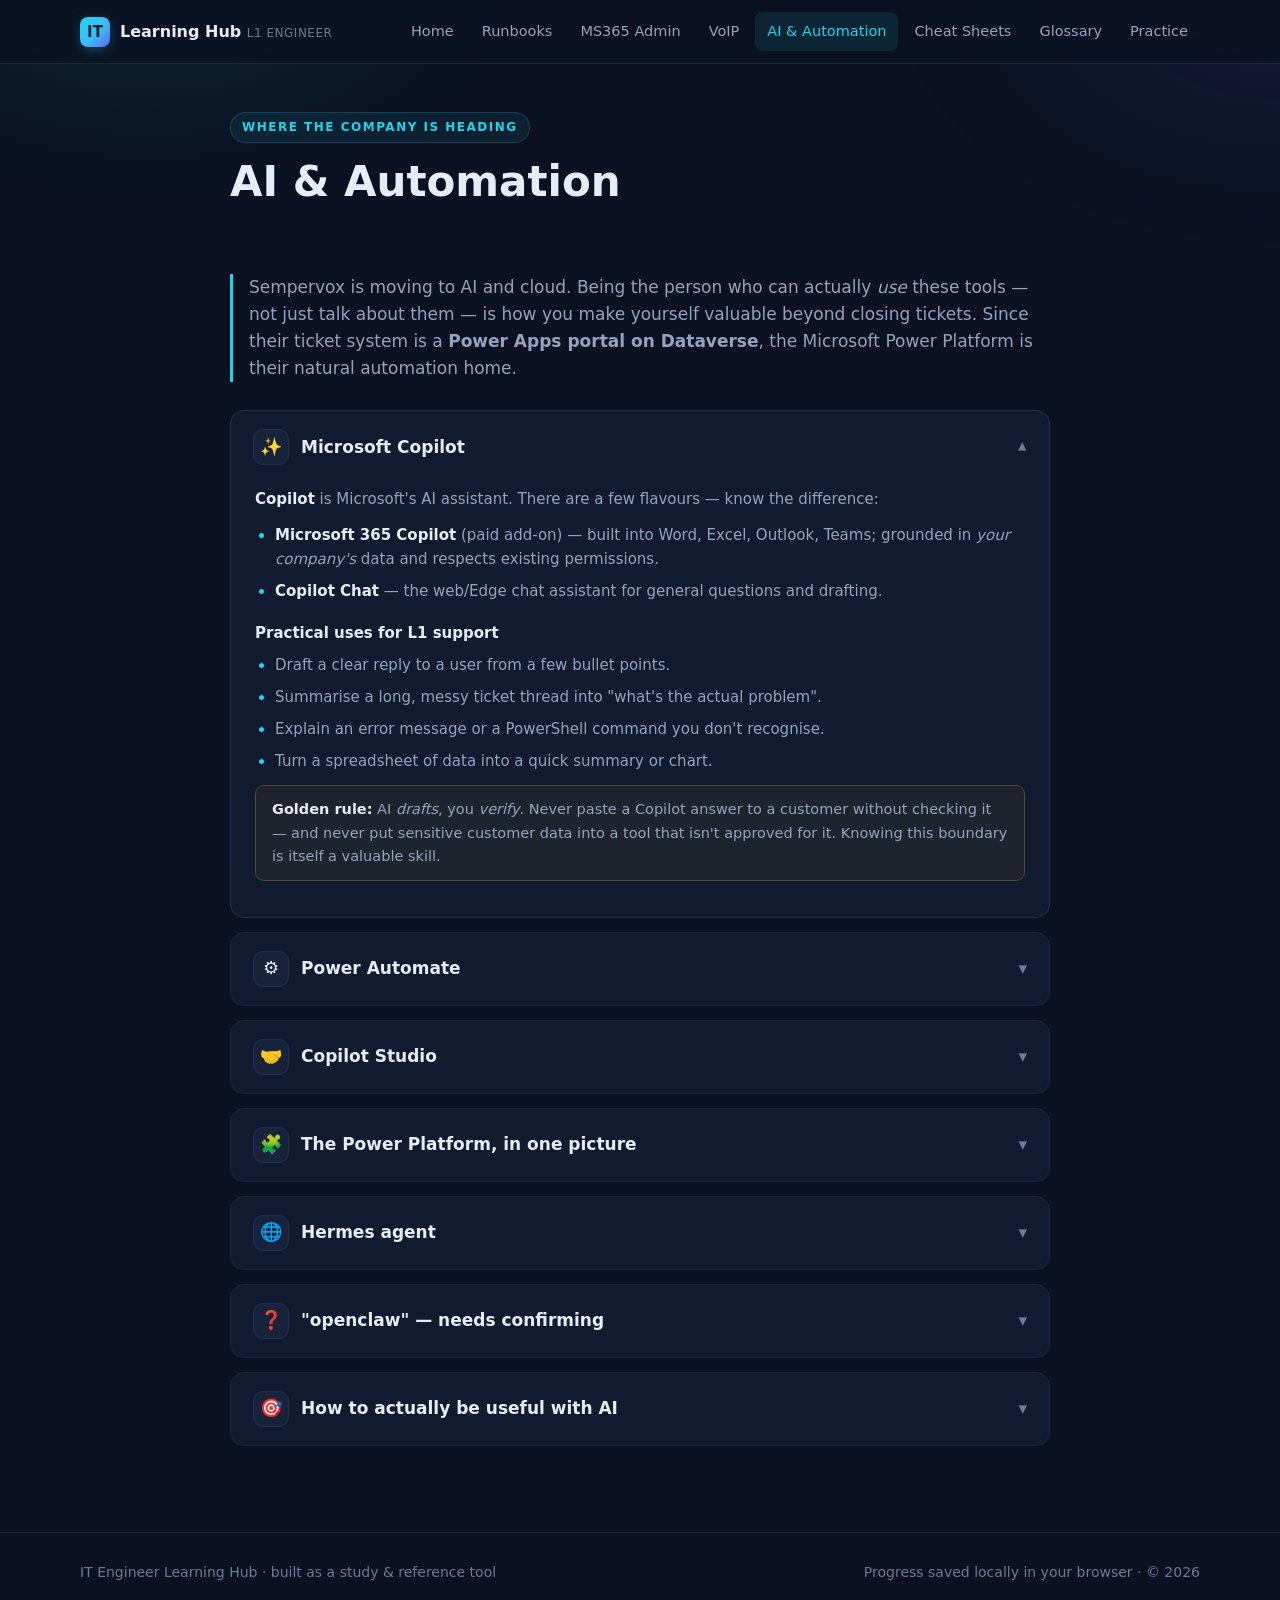
==== ai-automation.html @ 38292db5 "Initial commit — IT Engineer Learning Hub Static L1 support learning + reference tool: runbooks, MS3" ====
<!DOCTYPE html>
<html lang="en-GB">
<head>
  <meta charset="UTF-8" />
  <meta name="viewport" content="width=device-width, initial-scale=1.0" />
  <title>AI &amp; Automation — IT Engineer Learning Hub</title>
  <meta name="description" content="Microsoft Copilot, Power Automate, Copilot Studio and the Hermes agent for MSP automation." />
  <link rel="stylesheet" href="style.css?v=1" />
</head>
<body>
  <div id="app-header"></div>

  <main>
    <div class="wrap guide">
      <section class="page-hero">
        <span class="eyebrow">Where the company is heading</span>
        <h1>AI &amp; Automation</h1>
      </section>

      <p class="guide-intro">Sempervox is moving to AI and cloud. Being the person who can actually <em>use</em>
        these tools — not just talk about them — is how you make yourself valuable beyond closing tickets.
        Since their ticket system is a <strong>Power Apps portal on Dataverse</strong>, the Microsoft Power
        Platform is their natural automation home.</p>

      <details class="acc" open>
        <summary><span class="acc-ico">✨</span>Microsoft Copilot<span class="acc-chev">▾</span></summary>
        <div class="acc-body">
          <p><strong>Copilot</strong> is Microsoft's AI assistant. There are a few flavours — know the difference:</p>
          <ul>
            <li><strong>Microsoft 365 Copilot</strong> (paid add-on) — built into Word, Excel, Outlook, Teams; grounded in <em>your company's</em> data and respects existing permissions.</li>
            <li><strong>Copilot Chat</strong> — the web/Edge chat assistant for general questions and drafting.</li>
          </ul>
          <h4>Practical uses for L1 support</h4>
          <ul>
            <li>Draft a clear reply to a user from a few bullet points.</li>
            <li>Summarise a long, messy ticket thread into "what's the actual problem".</li>
            <li>Explain an error message or a PowerShell command you don't recognise.</li>
            <li>Turn a spreadsheet of data into a quick summary or chart.</li>
          </ul>
          <div class="callout warn"><b>Golden rule:</b> AI <em>drafts</em>, you <em>verify</em>. Never paste a Copilot
            answer to a customer without checking it — and never put sensitive customer data into a tool that isn't
            approved for it. Knowing this boundary is itself a valuable skill.</div>
        </div>
      </details>

      <details class="acc">
        <summary><span class="acc-ico">⚙️</span>Power Automate<span class="acc-chev">▾</span></summary>
        <div class="acc-body">
          <p><strong>Power Automate</strong> builds workflows — "when <em>this</em> happens, do <em>that</em>" —
             across Microsoft 365 and hundreds of other apps. Two kinds:</p>
          <ul>
            <li><strong>Cloud flows</strong> — triggered by events (a new email, a new ticket, a form submission).</li>
            <li><strong>Desktop flows (RPA)</strong> — automate clicks and keystrokes in apps that have no proper API.</li>
          </ul>
          <h4>Ideas that fit their ticket portal</h4>
          <ul>
            <li>When a <strong>new ticket</strong> is created, post it to a Teams channel and tag on-call.</li>
            <li>Auto-<strong>triage</strong>: set priority/category from keywords in the ticket.</li>
            <li>Kick off an <strong>onboarding checklist</strong> when HR flags a new starter.</li>
            <li>Send an <strong>SLA warning</strong> when a ticket is nearing its deadline.</li>
          </ul>
          <div class="callout"><b>Concepts to learn:</b> triggers, actions, connectors, and variables. Start by
            reading existing flows before building your own.</div>
        </div>
      </details>

      <details class="acc">
        <summary><span class="acc-ico">🤝</span>Copilot Studio<span class="acc-chev">▾</span></summary>
        <div class="acc-body">
          <p><strong>Copilot Studio</strong> is a low-code tool for building your own AI <strong>agents / chatbots</strong>.
             Because it sits on <strong>Dataverse</strong> — the same database behind their ticket portal — it's a
             very natural next step for Sempervox.</p>
          <h4>What you could build</h4>
          <ul>
            <li>An <strong>internal helpdesk bot</strong> that answers "how do I reset my password?" from your own runbooks.</li>
            <li>A bot that <strong>logs a ticket</strong> in the portal from a Teams chat.</li>
            <li>A knowledge assistant grounded in company documentation.</li>
          </ul>
          <p>You build it from <strong>topics</strong> (conversation paths) and <strong>knowledge sources</strong>
             (docs, sites, Dataverse), then publish it to Teams or a website.</p>
        </div>
      </details>

      <details class="acc">
        <summary><span class="acc-ico">🧩</span>The Power Platform, in one picture<span class="acc-chev">▾</span></summary>
        <div class="acc-body">
          <p>Their ticket system is Power Apps + Dataverse, so it helps to see how the pieces fit:</p>
          <ul>
            <li><strong>Power Apps</strong> — build custom apps/portals (their ticket system).</li>
            <li><strong>Power Automate</strong> — automate the workflows between them.</li>
            <li><strong>Power BI</strong> — dashboards and reporting on the data.</li>
            <li><strong>Copilot Studio</strong> — AI agents on top.</li>
            <li><strong>Dataverse</strong> — the shared database underneath it all.</li>
          </ul>
          <p>Manage it all at <code>admin.powerplatform.microsoft.com</code>. Understanding this stack makes you
             immediately more useful in an all-Microsoft shop.</p>
        </div>
      </details>

      <details class="acc">
        <summary><span class="acc-ico">🌐</span>Hermes agent<span class="acc-chev">▾</span></summary>
        <div class="acc-body">
          <p><strong>Hermes</strong> (by Nous Research) is an <em>open-source</em> AI agent platform — a different
             world from Microsoft's stack. It's an AI-ops tool, not an IT admin tool.</p>
          <ul>
            <li>Runs across <strong>many channels</strong> — Telegram, Discord, Slack, WhatsApp, Signal, email, CLI.</li>
            <li>Has <strong>persistent memory</strong>, can spawn <strong>sub-agents</strong>, and do web/browser tasks.</li>
            <li>Automates tasks through <strong>natural language</strong> rather than rigid flows.</li>
          </ul>
          <div class="callout warn"><b>Ask your dad:</b> what does Sempervox actually want Hermes <em>for</em> —
            client automation, an internal helpdesk assistant, report generation? The answer decides what's worth
            learning. Microsoft's Copilot Studio and Hermes overlap in "AI agent" territory but suit different jobs.</div>
        </div>
      </details>

      <details class="acc">
        <summary><span class="acc-ico">❓</span>"openclaw" — needs confirming<span class="acc-chev">▾</span></summary>
        <div class="acc-body">
          <p>You mentioned <strong>openclaw</strong> alongside Hermes for automation, but there's no well-known tool
             by that name. Best guesses: you meant <strong>OpenCloud</strong> (an open-source file-collaboration
             platform), or it's something specific your dad named.</p>
          <div class="callout"><b>To do:</b> find out what openclaw actually is and what it's used for, and this
            section gets built out properly. For now it's a placeholder.</div>
        </div>
      </details>

      <details class="acc">
        <summary><span class="acc-ico">🎯</span>How to actually be useful with AI<span class="acc-chev">▾</span></summary>
        <div class="acc-body">
          <p>The mindset that gets you hired and keeps you valuable:</p>
          <ul>
            <li><strong>Use it to learn faster</strong> — ask AI to explain errors, commands and concepts as you work.</li>
            <li><strong>Draft, then verify</strong> — let it write the first version of a reply or a flow; you own the accuracy.</li>
            <li><strong>Automate the boring, repeated stuff</strong> — that's where automation pays off.</li>
            <li><strong>Respect data boundaries</strong> — know what customer data can and can't go into which tool.</li>
          </ul>
          <div class="callout"><b>Interview gold:</b> "I use AI to move faster but I always verify the output and I'm
            careful about what data goes where." That sentence shows maturity most L1 candidates lack.</div>
        </div>
      </details>
    </div>
  </main>

  <div id="app-footer"></div>
  <script src="main.js?v=1"></script>
</body>
</html>
---- style.css ----
/* =====================================================================
   IT Engineer Learning Hub — style.css
   Phase 1: design system, layout, header/footer, home dashboard,
   pillar page scaffolding. Dark techy theme.
   ===================================================================== */

/* ---------- Design tokens ---------- */
:root {
  --bg:            #0b1120;   /* deep slate */
  --bg-soft:       #111a2e;   /* card background */
  --bg-softer:     #17223b;   /* raised surface */
  --border:        #223251;
  --border-soft:   #1b2740;

  --text:          #e6edf7;
  --text-muted:    #93a4c0;
  --text-dim:      #6b7b99;

  --accent:        #22d3ee;   /* cyan */
  --accent-2:      #38bdf8;   /* sky */
  --accent-ink:    #062330;
  --grad:          linear-gradient(135deg, #22d3ee 0%, #38bdf8 55%, #6366f1 100%);

  --good:          #34d399;
  --warn:          #fbbf24;
  --bad:           #f87171;

  --header-h:      64px;
  --maxw:          1160px;
  --radius:        14px;
  --radius-sm:     9px;
  --shadow:        0 10px 30px -12px rgba(0,0,0,.6);

  --font: "Segoe UI", system-ui, -apple-system, Roboto, Helvetica, Arial, sans-serif;
  --mono: "Cascadia Code", "Consolas", ui-monospace, SFMono-Regular, Menlo, monospace;
}

/* ---------- Reset ---------- */
*, *::before, *::after { box-sizing: border-box; }
html { scroll-behavior: smooth; }
body {
  margin: 0;
  font-family: var(--font);
  background: var(--bg);
  color: var(--text);
  line-height: 1.6;
  -webkit-font-smoothing: antialiased;
}
body::before {   /* subtle ambient glow */
  content: "";
  position: fixed; inset: 0;
  background:
    radial-gradient(650px 400px at 12% -5%, rgba(34,211,238,.10), transparent 60%),
    radial-gradient(700px 450px at 100% 0%, rgba(99,102,241,.10), transparent 55%);
  pointer-events: none; z-index: 0;
}
a { color: var(--accent-2); text-decoration: none; }
a:hover { text-decoration: underline; }
h1, h2, h3 { line-height: 1.2; margin: 0 0 .5em; }
img { max-width: 100%; }

/* ---------- Layout helpers ---------- */
.wrap { width: 100%; max-width: var(--maxw); margin: 0 auto; padding: 0 20px; }
main { position: relative; z-index: 1; padding: 40px 0 72px; min-height: 60vh; }
.section { margin-bottom: 48px; }
.muted { color: var(--text-muted); }
.dim   { color: var(--text-dim); }

/* ---------- Header ---------- */
.site-header {
  position: sticky; top: 0; z-index: 50;
  height: var(--header-h);
  background: rgba(11,17,32,.78);
  backdrop-filter: blur(12px);
  border-bottom: 1px solid var(--border-soft);
}
.site-header .wrap { height: 100%; display: flex; align-items: center; gap: 20px; }
.brand { display: flex; align-items: center; gap: 10px; font-weight: 700; color: var(--text); }
.brand:hover { text-decoration: none; }
.brand .logo {
  width: 30px; height: 30px; border-radius: 8px; background: var(--grad);
  display: grid; place-items: center; color: var(--accent-ink); font-weight: 800; font-size: 15px;
  box-shadow: 0 4px 14px -4px rgba(34,211,238,.5);
}
.brand b { font-weight: 800; }
.brand .sub { color: var(--text-dim); font-weight: 500; font-size: 12px; letter-spacing: .5px; text-transform: uppercase; }

.nav { margin-left: auto; display: flex; align-items: center; gap: 4px; }
.nav a {
  color: var(--text-muted); font-size: 14.5px; font-weight: 500;
  padding: 8px 12px; border-radius: 8px; white-space: nowrap;
}
.nav a:hover { color: var(--text); background: var(--bg-softer); text-decoration: none; }
.nav a.active { color: var(--accent); background: rgba(34,211,238,.10); }

.nav-toggle {
  display: none; margin-left: auto; background: var(--bg-softer);
  border: 1px solid var(--border); color: var(--text);
  width: 40px; height: 38px; border-radius: 9px; font-size: 18px; cursor: pointer;
}

/* ---------- Hero (page headers) ---------- */
.page-hero { padding: 8px 0 28px; }
.eyebrow {
  display: inline-block; font-size: 12px; font-weight: 700; letter-spacing: 1.5px;
  text-transform: uppercase; color: var(--accent);
  background: rgba(34,211,238,.08); border: 1px solid rgba(34,211,238,.2);
  padding: 5px 11px; border-radius: 999px; margin-bottom: 14px;
}
.page-hero h1 { font-size: clamp(28px, 4vw, 42px); }
.page-hero .lead { color: var(--text-muted); font-size: 18px; max-width: 70ch; }

/* Home hero */
.home-hero { padding: 30px 0 40px; }
.home-hero h1 { font-size: clamp(32px, 5.5vw, 54px); letter-spacing: -.5px; }
.home-hero h1 .grad {
  background: var(--grad); -webkit-background-clip: text; background-clip: text;
  -webkit-text-fill-color: transparent;
}

/* ---------- Buttons ---------- */
.btn {
  display: inline-flex; align-items: center; gap: 8px;
  font-weight: 600; font-size: 15px; padding: 11px 20px; border-radius: 10px;
  border: 1px solid transparent; cursor: pointer; transition: transform .12s ease, filter .15s ease;
}
.btn:hover { text-decoration: none; transform: translateY(-1px); }
.btn-primary { background: var(--grad); color: var(--accent-ink); }
.btn-primary:hover { filter: brightness(1.06); }
.btn-ghost { background: var(--bg-softer); color: var(--text); border-color: var(--border); }
.btn-ghost:hover { border-color: var(--accent); }
.btn-row { display: flex; gap: 12px; flex-wrap: wrap; margin-top: 22px; }

/* ---------- Cards & grids ---------- */
.grid { display: grid; gap: 18px; }
.grid-2 { grid-template-columns: repeat(2, 1fr); }
.grid-3 { grid-template-columns: repeat(3, 1fr); }
.grid-4 { grid-template-columns: repeat(4, 1fr); }

.card {
  background: var(--bg-soft); border: 1px solid var(--border-soft);
  border-radius: var(--radius); padding: 22px;
}
.card.link-card { display: block; color: var(--text); transition: border-color .15s, transform .15s, background .15s; }
.card.link-card:hover { text-decoration: none; border-color: var(--accent); transform: translateY(-3px); background: var(--bg-softer); }
.card .icon {
  width: 44px; height: 44px; border-radius: 11px; display: grid; place-items: center;
  font-size: 22px; margin-bottom: 14px; background: var(--bg-softer); border: 1px solid var(--border);
}
.card h3 { font-size: 18px; }
.card p { color: var(--text-muted); margin: 0; font-size: 14.5px; }
.card .tag {
  display: inline-block; margin-top: 12px; font-size: 12px; font-weight: 600;
  color: var(--text-dim);
}

/* ---------- Dashboard stats ---------- */
.stats { display: grid; grid-template-columns: repeat(4, 1fr); gap: 16px; }
.stat { background: var(--bg-soft); border: 1px solid var(--border-soft); border-radius: var(--radius); padding: 20px; }
.stat .num { font-size: 32px; font-weight: 800; color: var(--text); line-height: 1; }
.stat .num .of { font-size: 18px; color: var(--text-dim); font-weight: 600; }
.stat .label { color: var(--text-muted); font-size: 13.5px; margin-top: 8px; }
.progress { height: 7px; border-radius: 999px; background: var(--bg-softer); overflow: hidden; margin-top: 12px; }
.progress > span { display: block; height: 100%; background: var(--grad); width: 0; transition: width .5s ease; }

/* ---------- Search ---------- */
.search {
  display: flex; align-items: center; gap: 10px; background: var(--bg-soft);
  border: 1px solid var(--border); border-radius: 12px; padding: 12px 16px; max-width: 560px;
}
.search:focus-within { border-color: var(--accent); }
.search input { flex: 1; background: none; border: none; color: var(--text); font-size: 15px; outline: none; }
.search .ico { color: var(--text-dim); }

/* ---------- Placeholder (phase-pending sections) ---------- */
.placeholder {
  border: 1px dashed var(--border); border-radius: var(--radius);
  padding: 40px 28px; text-align: center; background: rgba(23,34,59,.4);
}
.placeholder .badge {
  display: inline-block; font-size: 12px; font-weight: 700; letter-spacing: .5px;
  color: var(--warn); background: rgba(251,191,36,.1); border: 1px solid rgba(251,191,36,.25);
  padding: 4px 12px; border-radius: 999px; margin-bottom: 14px;
}
.placeholder h3 { font-size: 20px; }
.placeholder p { color: var(--text-muted); max-width: 60ch; margin: 0 auto; }

/* ---------- Section titles ---------- */
.section-title { display: flex; align-items: baseline; justify-content: space-between; gap: 16px; margin-bottom: 18px; }
.section-title h2 { font-size: 24px; }
.section-title .hint { color: var(--text-dim); font-size: 14px; }

/* ---------- Footer ---------- */
.site-footer {
  position: relative; z-index: 1; border-top: 1px solid var(--border-soft);
  padding: 28px 0; color: var(--text-dim); font-size: 14px;
}
.site-footer .wrap { display: flex; justify-content: space-between; align-items: center; gap: 16px; flex-wrap: wrap; }
.site-footer a { color: var(--text-muted); }

/* ---------- Responsive ---------- */
@media (max-width: 900px) {
  .grid-4 { grid-template-columns: repeat(2, 1fr); }
  .grid-3 { grid-template-columns: repeat(2, 1fr); }
  .stats  { grid-template-columns: repeat(2, 1fr); }
}
@media (max-width: 720px) {
  .nav {
    position: fixed; top: var(--header-h); left: 0; right: 0;
    flex-direction: column; align-items: stretch; gap: 2px;
    background: rgba(11,17,32,.98); backdrop-filter: blur(12px);
    border-bottom: 1px solid var(--border); padding: 10px; margin: 0;
    transform: translateY(-140%); transition: transform .25s ease; pointer-events: none;
  }
  .nav.open { transform: translateY(0); pointer-events: auto; }
  .nav a { padding: 12px 14px; }
  .nav-toggle { display: block; }
}
@media (max-width: 560px) {
  .grid-2, .grid-3, .grid-4 { grid-template-columns: 1fr; }
  .stats { grid-template-columns: repeat(2, 1fr); }
  .brand .sub { display: none; }
}

/* =====================================================================
   Runbooks (Phase 2)
   ===================================================================== */

/* ---- controls ---- */
.chips { display: flex; flex-wrap: wrap; gap: 8px; margin-top: 16px; }
.chip {
  font-size: 13.5px; font-weight: 600; color: var(--text-muted);
  background: var(--bg-soft); border: 1px solid var(--border);
  padding: 7px 14px; border-radius: 999px; cursor: pointer;
  transition: border-color .15s, color .15s, background .15s;
}
.chip:hover { color: var(--text); border-color: var(--accent); }
.chip.active { color: var(--accent-ink); background: var(--accent); border-color: var(--accent); }
.rb-count { margin-top: 14px; font-size: 13.5px; }

/* ---- list cards ---- */
.rb-card {
  display: flex; flex-direction: column; background: var(--bg-soft);
  border: 1px solid var(--border-soft); border-radius: var(--radius);
  padding: 20px; color: var(--text);
  transition: border-color .15s, transform .15s, background .15s;
}
.rb-card:hover { text-decoration: none; border-color: var(--accent); transform: translateY(-3px); background: var(--bg-softer); }
.rb-card.read { border-color: rgba(52,211,153,.4); }
.rb-card-top { display: flex; align-items: center; justify-content: space-between; margin-bottom: 12px; }
.rb-icon {
  width: 44px; height: 44px; border-radius: 11px; display: grid; place-items: center;
  font-size: 22px; background: var(--bg-softer); border: 1px solid var(--border);
}
.rb-read-dot {
  width: 26px; height: 26px; border-radius: 50%; display: grid; place-items: center;
  background: rgba(52,211,153,.15); color: var(--good); border: 1px solid rgba(52,211,153,.4);
  font-size: 14px; font-weight: 800;
}
.rb-card h3 { font-size: 17.5px; margin: 0 0 8px; }
.rb-card p { font-size: 14px; margin: 0 0 16px; flex: 1; }

/* ---- meta row / badges ---- */
.rb-meta { display: flex; flex-wrap: wrap; align-items: center; gap: 8px; }
.rb-cat {
  font-size: 12px; font-weight: 600; color: var(--accent);
  background: rgba(34,211,238,.08); border: 1px solid rgba(34,211,238,.2);
  padding: 3px 10px; border-radius: 999px;
}
.rb-badge {
  font-size: 12px; font-weight: 600; color: var(--text-dim);
  background: var(--bg-softer); border: 1px solid var(--border);
  padding: 3px 9px; border-radius: 999px;
}
.rb-badge.diff-easy   { color: var(--good); border-color: rgba(52,211,153,.3); }
.rb-badge.diff-medium { color: var(--warn); border-color: rgba(251,191,36,.3); }
.rb-badge.diff-hard   { color: var(--bad);  border-color: rgba(248,113,113,.3); }

.no-results {
  grid-column: 1 / -1; text-align: center; color: var(--text-muted);
  padding: 48px 20px; border: 1px dashed var(--border); border-radius: var(--radius);
}

/* ---- detail view ---- */
.rb-detail { max-width: 820px; }
.rb-back {
  display: inline-block; margin-bottom: 20px; font-weight: 600; font-size: 14.5px;
  color: var(--text-muted);
}
.rb-back:hover { color: var(--accent); text-decoration: none; }
.rb-detail-head { display: flex; align-items: flex-start; justify-content: space-between; gap: 20px; flex-wrap: wrap; }
.rb-detail-title { display: flex; gap: 16px; align-items: center; }
.rb-detail-icon {
  width: 58px; height: 58px; border-radius: 14px; display: grid; place-items: center;
  font-size: 30px; background: var(--bg-softer); border: 1px solid var(--border); flex-shrink: 0;
}
.rb-detail-head h1 { font-size: clamp(24px, 3.5vw, 34px); margin: 0 0 10px; }

.rb-read-btn {
  font-weight: 600; font-size: 14.5px; padding: 10px 18px; border-radius: 10px; cursor: pointer;
  background: var(--bg-softer); color: var(--text); border: 1px solid var(--border);
  transition: border-color .15s, background .15s, color .15s; white-space: nowrap;
}
.rb-read-btn:hover { border-color: var(--accent); }
.rb-read-btn.done { background: rgba(52,211,153,.12); color: var(--good); border-color: rgba(52,211,153,.4); }

.rb-summary {
  font-size: 18px; color: var(--text-muted); margin: 22px 0 8px;
  padding-left: 16px; border-left: 3px solid var(--accent);
}

/* detail blocks */
.rb-block { margin-top: 30px; }
.rb-block h2 {
  font-size: 19px; display: flex; align-items: center; gap: 10px; margin-bottom: 14px;
  padding-bottom: 10px; border-bottom: 1px solid var(--border-soft);
}
.rb-block-ico {
  width: 32px; height: 32px; border-radius: 9px; display: grid; place-items: center;
  font-size: 16px; background: var(--bg-softer); border: 1px solid var(--border);
}
.rb-block ul, .rb-block ol { margin: 0; padding-left: 22px; }
.rb-block li { margin-bottom: 11px; color: var(--text); }
.rb-block li::marker { color: var(--accent); font-weight: 700; }
.rb-block code {
  font-family: var(--mono); font-size: 13px; background: var(--bg-softer);
  border: 1px solid var(--border); border-radius: 6px; padding: 1px 6px; color: var(--accent-2);
}
.rb-block strong { color: var(--text); }

/* accent the fix + escalate blocks */
.b-fix h2 { border-bottom-color: rgba(34,211,238,.35); }
.b-esc {
  background: rgba(251,191,36,.06); border: 1px solid rgba(251,191,36,.2);
  border-radius: var(--radius); padding: 18px 22px;
}
.b-esc h2 { border-bottom-color: rgba(251,191,36,.3); }
.b-esc li::marker { color: var(--warn); }

/* related */
.rb-rel-row { display: flex; flex-wrap: wrap; gap: 10px; }
.rb-rel {
  font-size: 14px; font-weight: 600; color: var(--text);
  background: var(--bg-soft); border: 1px solid var(--border);
  padding: 9px 14px; border-radius: 10px;
}
.rb-rel:hover { text-decoration: none; border-color: var(--accent); color: var(--accent); }

@media (max-width: 560px) {
  .rb-read-btn { width: 100%; }
}

/* =====================================================================
   Glossary (Phase 3)
   ===================================================================== */
.gl-list { display: grid; gap: 12px; }
.gl-item {
  background: var(--bg-soft); border: 1px solid var(--border-soft);
  border-radius: var(--radius-sm); padding: 16px 18px;
}
.gl-term { font-weight: 700; font-size: 16.5px; color: var(--text); display: flex; flex-wrap: wrap; align-items: baseline; gap: 8px; }
.gl-full { font-weight: 500; font-size: 14px; color: var(--text-dim); }
.gl-cat {
  margin-left: auto; font-size: 11.5px; font-weight: 600; color: var(--accent);
  background: rgba(34,211,238,.08); border: 1px solid rgba(34,211,238,.2);
  padding: 2px 9px; border-radius: 999px;
}
.gl-def { margin: 8px 0 0; color: var(--text-muted); font-size: 14.5px; }

/* =====================================================================
   Cheat sheets (Phase 3)
   ===================================================================== */
.cs-sheet {
  background: var(--bg-soft); border: 1px solid var(--border-soft);
  border-radius: var(--radius); padding: 22px; margin-bottom: 22px;
}
.cs-head { display: flex; gap: 14px; align-items: center; margin-bottom: 18px; }
.cs-icon {
  width: 46px; height: 46px; border-radius: 12px; display: grid; place-items: center;
  font-size: 24px; background: var(--bg-softer); border: 1px solid var(--border); flex-shrink: 0;
}
.cs-head h2 { font-size: 20px; margin: 0 0 2px; }
.cs-head p { margin: 0; font-size: 13.5px; }
.cs-rows { display: grid; gap: 10px; }
.cs-row {
  display: grid; grid-template-columns: minmax(0, 1.05fr) 1fr; gap: 14px; align-items: center;
  padding: 10px; border-radius: var(--radius-sm); background: var(--bg);
  border: 1px solid var(--border-soft);
}
.cs-cmd-wrap { display: flex; align-items: center; gap: 8px; min-width: 0; }
.cs-cmd {
  font-family: var(--mono); font-size: 13px; color: var(--accent-2);
  background: transparent; border: none; padding: 0; overflow-x: auto; white-space: nowrap;
  flex: 1; min-width: 0;
}
.cs-copy {
  flex-shrink: 0; font-size: 12px; font-weight: 600; cursor: pointer;
  color: var(--text-muted); background: var(--bg-softer); border: 1px solid var(--border);
  border-radius: 7px; padding: 5px 10px; transition: all .15s;
}
.cs-copy:hover { color: var(--accent); border-color: var(--accent); }
.cs-copy.copied { color: var(--good); border-color: rgba(52,211,153,.4); background: rgba(52,211,153,.1); }
.cs-desc { color: var(--text-muted); font-size: 13.5px; }
@media (max-width: 640px) {
  .cs-row { grid-template-columns: 1fr; gap: 8px; }
}

/* =====================================================================
   Guide pages — accordions (MS365 / VoIP / AI)
   ===================================================================== */
.guide { max-width: 860px; }
.guide-intro {
  font-size: 17px; color: var(--text-muted);
  padding-left: 16px; border-left: 3px solid var(--accent); margin-bottom: 28px;
}
details.acc {
  background: var(--bg-soft); border: 1px solid var(--border-soft);
  border-radius: var(--radius); margin-bottom: 14px; overflow: hidden;
}
details.acc[open] { border-color: var(--border); }
.acc > summary {
  list-style: none; cursor: pointer; padding: 18px 22px;
  display: flex; align-items: center; gap: 12px; font-weight: 700; font-size: 17px;
}
.acc > summary::-webkit-details-marker { display: none; }
.acc > summary .acc-ico {
  width: 36px; height: 36px; border-radius: 10px; display: grid; place-items: center;
  font-size: 18px; background: var(--bg-softer); border: 1px solid var(--border); flex-shrink: 0;
}
.acc > summary .acc-chev { margin-left: auto; color: var(--text-dim); transition: transform .2s; }
.acc[open] > summary .acc-chev { transform: rotate(180deg); }
.acc > summary:hover { background: var(--bg-softer); }
.acc-body { padding: 4px 24px 22px; color: var(--text-muted); }
.acc-body h4 { color: var(--text); font-size: 15px; margin: 18px 0 8px; }
.acc-body p { margin: 0 0 12px; font-size: 15px; }
.acc-body ul { margin: 0 0 12px; padding-left: 20px; }
.acc-body li { margin-bottom: 8px; font-size: 15px; }
.acc-body li::marker { color: var(--accent); }
.acc-body strong { color: var(--text); }
.acc-body code {
  font-family: var(--mono); font-size: 12.5px; background: var(--bg-softer);
  border: 1px solid var(--border); border-radius: 6px; padding: 1px 6px; color: var(--accent-2);
}
.acc-body a { color: var(--accent-2); }
.callout {
  background: rgba(34,211,238,.06); border: 1px solid rgba(34,211,238,.2);
  border-radius: var(--radius-sm); padding: 12px 16px; margin: 6px 0 14px; font-size: 14.5px;
}
.callout.warn { background: rgba(251,191,36,.06); border-color: rgba(251,191,36,.25); }
.callout b { color: var(--text); }

/* =====================================================================
   Practice (Phase 4) — tabs, quizzes, flashcards, simulator
   ===================================================================== */

/* ---- tabs ---- */
.tabs { display: flex; gap: 8px; flex-wrap: wrap; margin-bottom: 26px; border-bottom: 1px solid var(--border-soft); }
.tab {
  font-size: 15px; font-weight: 600; color: var(--text-muted); cursor: pointer;
  background: none; border: none; border-bottom: 2px solid transparent;
  padding: 12px 16px; margin-bottom: -1px; transition: color .15s, border-color .15s;
}
.tab:hover { color: var(--text); }
.tab.active { color: var(--accent); border-bottom-color: var(--accent); }
.tab-panel { display: none; }
.tab-panel.active { display: block; }

.link-back { display: inline-block; margin-bottom: 18px; font-weight: 600; font-size: 14.5px; color: var(--text-muted); background: none; border: none; cursor: pointer; padding: 0; }
.link-back:hover { color: var(--accent); }

/* ---- quiz / scenario picker cards ---- */
.q-grid { display: grid; grid-template-columns: repeat(3, 1fr); gap: 16px; }
.q-card {
  display: flex; flex-direction: column; align-items: flex-start; gap: 4px; text-align: left;
  background: var(--bg-soft); border: 1px solid var(--border-soft); border-radius: var(--radius);
  padding: 20px; cursor: pointer; color: var(--text); transition: border-color .15s, transform .15s, background .15s;
}
.q-card:hover { border-color: var(--accent); transform: translateY(-3px); background: var(--bg-softer); }
.q-icon { font-size: 26px; }
.q-title { font-weight: 700; font-size: 16.5px; margin-top: 6px; }
.q-meta { font-size: 13px; color: var(--text-dim); }
.q-prev { color: var(--text-dim); }
.q-prev.done { color: var(--good); font-weight: 600; }
@media (max-width: 820px) { .q-grid { grid-template-columns: repeat(2, 1fr); } }
@media (max-width: 520px) { .q-grid { grid-template-columns: 1fr; } }

/* ---- quiz runner ---- */
.quiz-host { max-width: 760px; }
.quiz-h { font-size: 22px; margin-bottom: 20px; }
.quiz-q { background: var(--bg-soft); border: 1px solid var(--border-soft); border-radius: var(--radius); padding: 18px 20px; margin-bottom: 14px; }
.quiz-qtext { margin: 0 0 12px; font-size: 16px; }
.quiz-opt {
  display: flex; align-items: flex-start; gap: 10px; padding: 10px 12px; border-radius: var(--radius-sm);
  border: 1px solid var(--border-soft); margin-bottom: 8px; cursor: pointer; font-size: 14.5px;
  transition: border-color .15s, background .15s;
}
.quiz-opt:hover { border-color: var(--accent); }
.quiz-opt input { margin-top: 3px; accent-color: var(--accent); }
.quiz-opt.correct { border-color: rgba(52,211,153,.5); background: rgba(52,211,153,.08); }
.quiz-opt.wrong { border-color: rgba(248,113,113,.5); background: rgba(248,113,113,.08); }
.quiz-explain { margin-top: 6px; font-size: 13.5px; padding: 10px 12px; border-radius: var(--radius-sm); }
.quiz-explain.ok { color: var(--good); background: rgba(52,211,153,.07); }
.quiz-explain.no { color: var(--text-muted); background: var(--bg-softer); }
#quiz-submit { margin-top: 6px; }
.quiz-score {
  margin: 20px 0 14px; padding: 16px 18px; border-radius: var(--radius); font-weight: 600; font-size: 16px;
}
.quiz-score.s-pass { background: rgba(52,211,153,.1); border: 1px solid rgba(52,211,153,.35); color: var(--good); }
.quiz-score.s-fail { background: rgba(251,191,36,.08); border: 1px solid rgba(251,191,36,.3); color: var(--warn); }

/* ---- flashcards ---- */
.fc-progress-bar { font-size: 14.5px; color: var(--text-muted); margin-bottom: 20px; }
.fc-host { max-width: 560px; margin: 0 auto; }
.fc-counter { text-align: center; margin-bottom: 12px; font-size: 13.5px; }
.fc-known-tag { color: var(--good); font-weight: 600; }
.flashcard { position: relative; height: 300px; cursor: pointer; perspective: 1400px; }
.fc-face {
  position: absolute; inset: 0; backface-visibility: hidden; -webkit-backface-visibility: hidden;
  border-radius: var(--radius); border: 1px solid var(--border); padding: 28px;
  display: flex; flex-direction: column; align-items: center; justify-content: center; text-align: center;
  transition: transform .5s; background: var(--bg-soft);
}
.fc-front { transform: rotateY(0deg); }
.fc-back { transform: rotateY(180deg); background: var(--bg-softer); }
.flashcard.flipped .fc-front { transform: rotateY(-180deg); }
.flashcard.flipped .fc-back { transform: rotateY(0deg); }
.fc-cat { position: absolute; top: 14px; right: 14px; font-size: 11.5px; font-weight: 600; color: var(--accent);
  background: rgba(34,211,238,.08); border: 1px solid rgba(34,211,238,.2); padding: 2px 9px; border-radius: 999px; }
.fc-term { font-size: 30px; font-weight: 800; }
.fc-sub { color: var(--text-muted); font-size: 15px; margin-top: 8px; }
.fc-hint { position: absolute; bottom: 16px; font-size: 12px; }
.fc-back p { font-size: 17px; color: var(--text); line-height: 1.6; margin: 0; }
.fc-controls { display: flex; gap: 12px; margin-top: 18px; }
.fc-controls .btn { flex: 1; justify-content: center; }
.fc-done { text-align: center; padding: 40px 20px; background: var(--bg-soft); border: 1px solid var(--border-soft); border-radius: var(--radius); }

/* ---- simulator ---- */
.sim-intro { max-width: 70ch; margin-bottom: 20px; }
.sim-host { max-width: 720px; }
.sim-ticket { background: var(--bg-softer); border: 1px solid var(--border); border-left: 3px solid var(--accent); border-radius: var(--radius); padding: 16px 18px; margin-bottom: 22px; }
.sim-ticket-head { font-size: 13px; color: var(--text-dim); }
.sim-subj { font-weight: 700; font-size: 17px; margin-top: 4px; }
.sim-body { color: var(--text-muted); font-style: italic; margin: 8px 0 0; }
.sim-prompt { font-size: 17px; font-weight: 600; margin: 0 0 16px; }
.sim-choices { display: flex; flex-direction: column; gap: 10px; }
.sim-choice {
  text-align: left; background: var(--bg-soft); border: 1px solid var(--border); border-radius: var(--radius-sm);
  padding: 14px 16px; cursor: pointer; color: var(--text); font-size: 15px; font-weight: 500;
  transition: border-color .15s, transform .12s, background .15s;
}
.sim-choice:hover { border-color: var(--accent); background: var(--bg-softer); transform: translateX(3px); }
.sim-end { border-radius: var(--radius); padding: 22px; margin-bottom: 18px; }
.sim-end p { font-size: 15.5px; margin: 0 0 6px; }
.sim-end-badge { font-weight: 800; font-size: 15px; margin-bottom: 10px; }
.sim-steps { font-size: 13px; margin-top: 10px !important; }
.end-good { background: rgba(52,211,153,.1); border: 1px solid rgba(52,211,153,.4); }
.end-good .sim-end-badge { color: var(--good); }
.end-ok { background: rgba(251,191,36,.08); border: 1px solid rgba(251,191,36,.35); }
.end-ok .sim-end-badge { color: var(--warn); }
.end-bad { background: rgba(248,113,113,.08); border: 1px solid rgba(248,113,113,.4); }
.end-bad .sim-end-badge { color: var(--bad); }
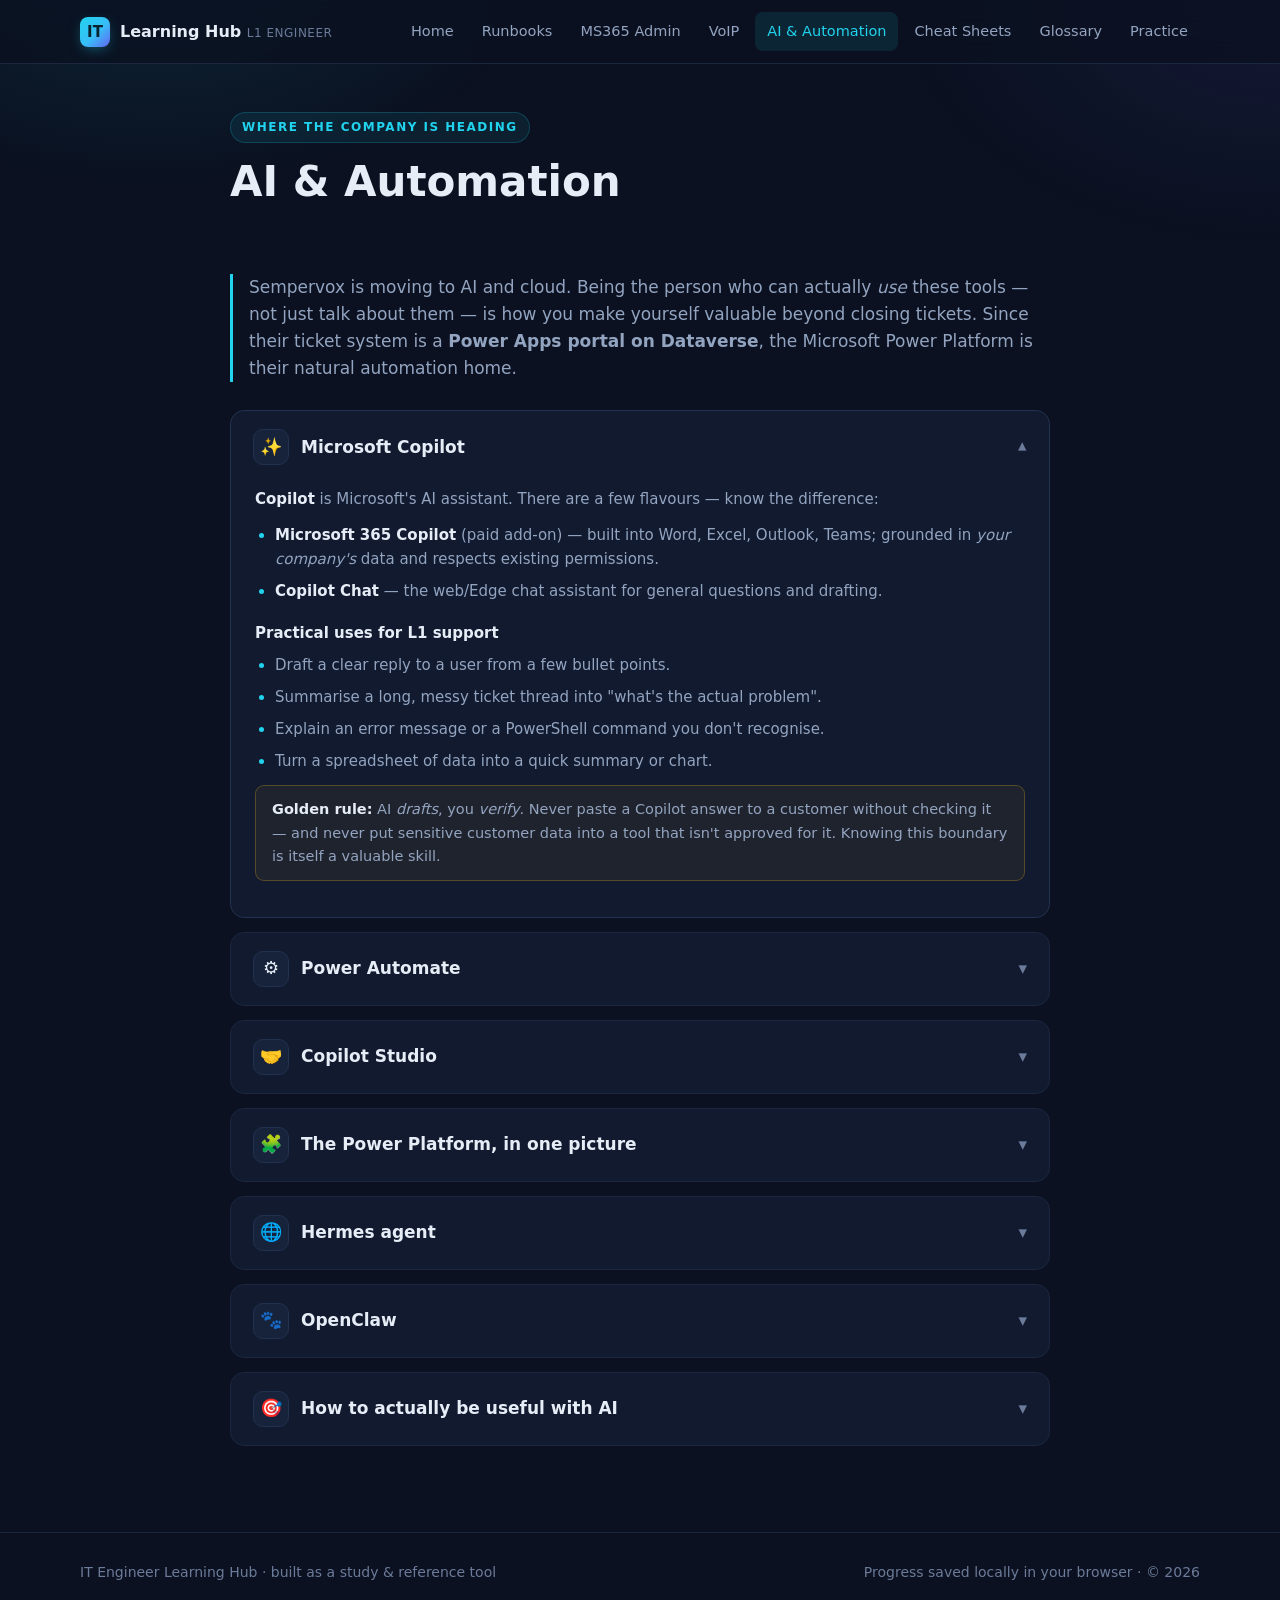
==== commit ed4514f9: "Fill in OpenClaw section on AI & Automation page openclaw.ai — open-source local AI agent. Replaces " ====
--- a/ai-automation.html
+++ b/ai-automation.html
@@ -114,13 +114,29 @@
       </details>
 
       <details class="acc">
-        <summary><span class="acc-ico">❓</span>"openclaw" — needs confirming<span class="acc-chev">▾</span></summary>
+        <summary><span class="acc-ico">🐾</span>OpenClaw<span class="acc-chev">▾</span></summary>
         <div class="acc-body">
-          <p>You mentioned <strong>openclaw</strong> alongside Hermes for automation, but there's no well-known tool
-             by that name. Best guesses: you meant <strong>OpenCloud</strong> (an open-source file-collaboration
-             platform), or it's something specific your dad named.</p>
-          <div class="callout"><b>To do:</b> find out what openclaw actually is and what it's used for, and this
-            section gets built out properly. For now it's a placeholder.</div>
+          <p><strong>OpenClaw</strong> (<a href="https://openclaw.ai" target="_blank" rel="noopener">openclaw.ai</a>)
+             is an open-source AI assistant that runs <em>locally</em> on your own computer (Mac, Windows or Linux) —
+             billed as "the AI that actually does things". Rather than just chatting, it takes real actions on your behalf.</p>
+          <h4>What it can do</h4>
+          <ul>
+            <li><strong>Talk through the apps you already use</strong> — WhatsApp, Telegram, Discord, Slack, Signal, iMessage.</li>
+            <li><strong>Persistent memory</strong> — remembers your preferences and history and adapts over time.</li>
+            <li><strong>Takes actions</strong> — browses websites, fills forms, reads/writes files and runs shell commands.</li>
+            <li><strong>Self-extending skills</strong> — you can add custom skills/plugins (shared via "ClawHub"), and it can even write its own.</li>
+            <li><strong>Multi-agent</strong> — run several agents at once across different machines.</li>
+          </ul>
+          <p>The big selling point is <strong>privacy and control</strong>: "your context and skills live on YOUR
+             computer, not a walled garden." It's free and open-source.</p>
+          <div class="callout"><b>OpenClaw vs Hermes:</b> these two are close cousins — both open-source, locally-run
+            AI agents with messaging integration, memory, skills and multi-agent orchestration. If Sempervox is
+            evaluating both, the differences will be in setup, skill ecosystem and how each is hosted, rather than the
+            core idea.</div>
+          <div class="callout warn"><b>Why the caution matters (and impresses):</b> a tool that can run shell commands,
+            edit files and control a browser is powerful <em>and</em> risky. In an MSP that touches client systems, the
+            grown-up questions are: <em>where does it run, what can it access, and who's watching it?</em> Show you think
+            about guardrails, not just capabilities, and you'll stand out.</div>
         </div>
       </details>
 
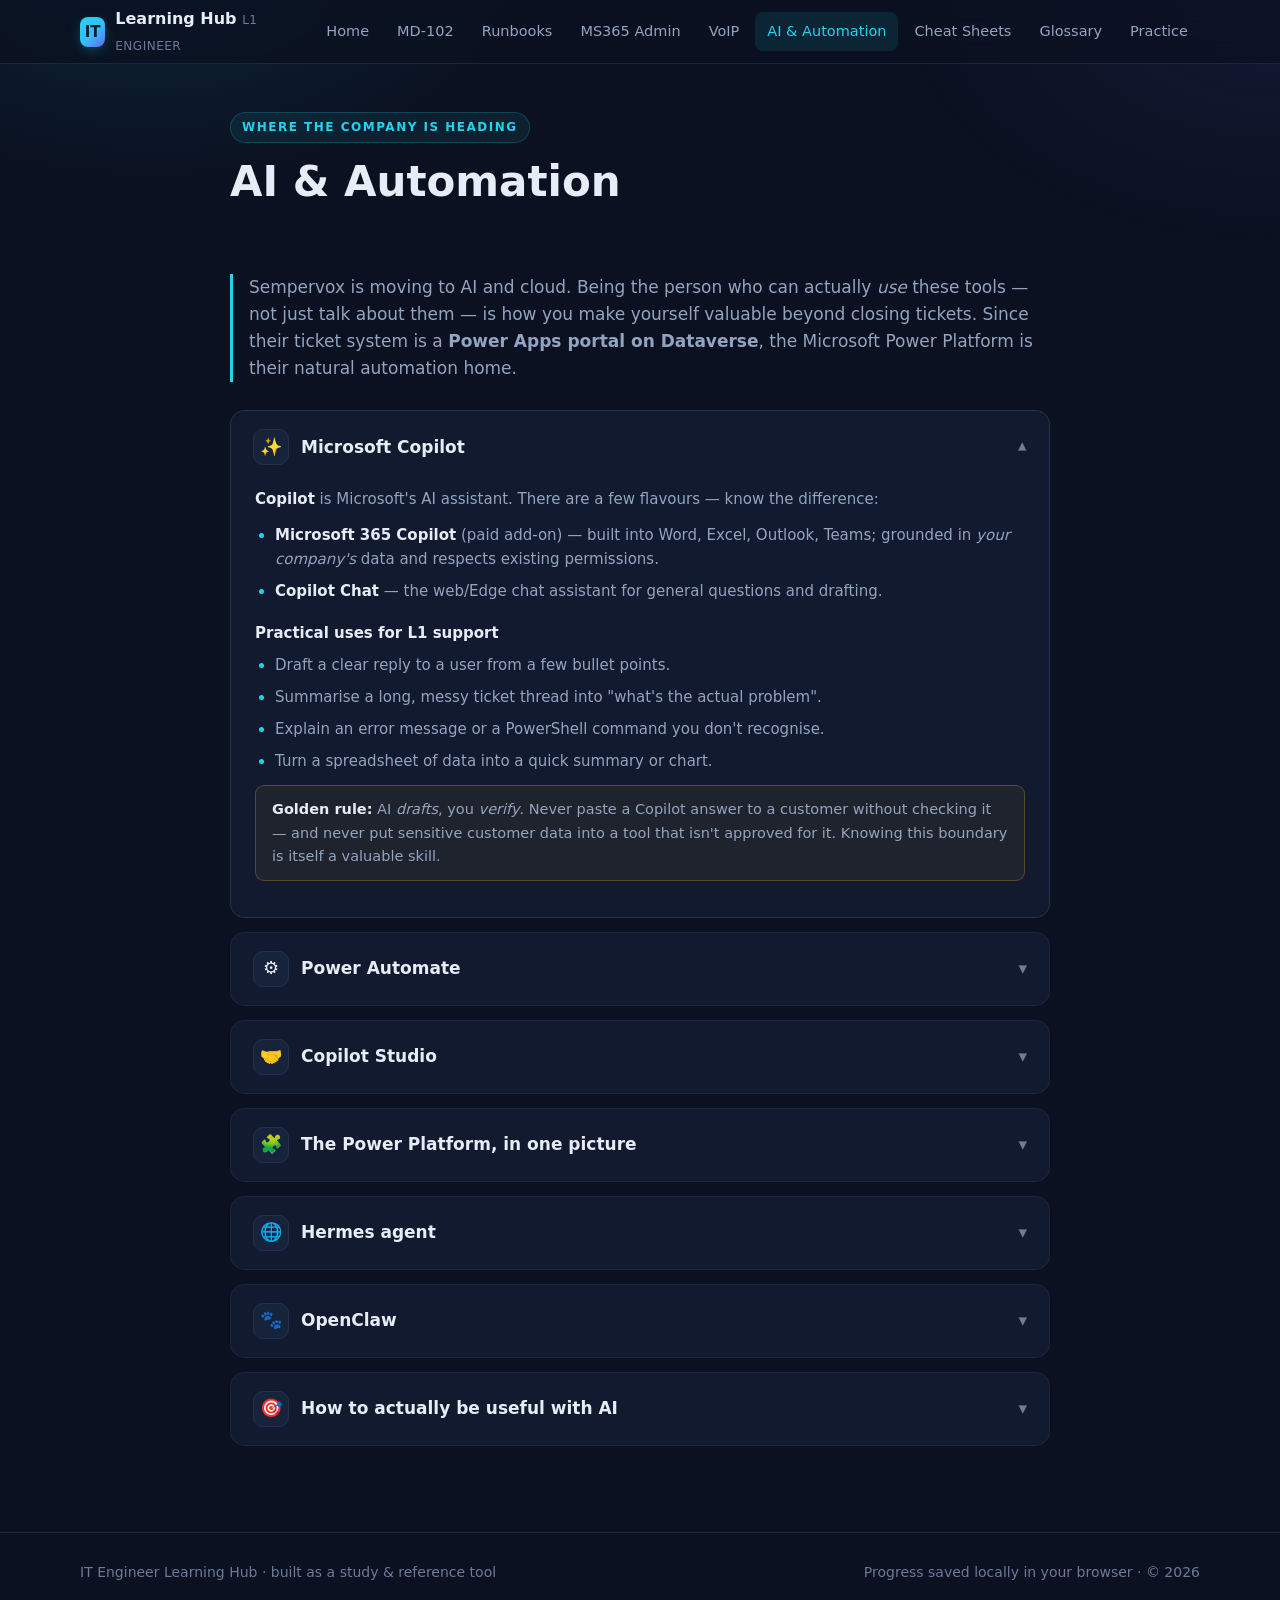
==== commit 5fa0c427: "Add MD-102 Endpoint Administrator study section - New md102.html: exam blueprint, 7 learning paths, " ====
--- a/ai-automation.html
+++ b/ai-automation.html
@@ -5,7 +5,7 @@
   <meta name="viewport" content="width=device-width, initial-scale=1.0" />
   <title>AI &amp; Automation — IT Engineer Learning Hub</title>
   <meta name="description" content="Microsoft Copilot, Power Automate, Copilot Studio and the Hermes agent for MSP automation." />
-  <link rel="stylesheet" href="style.css?v=1" />
+  <link rel="stylesheet" href="style.css?v=2" />
 </head>
 <body>
   <div id="app-header"></div>
@@ -158,6 +158,6 @@
   </main>
 
   <div id="app-footer"></div>
-  <script src="main.js?v=1"></script>
+  <script src="main.js?v=2"></script>
 </body>
 </html>
--- a/style.css
+++ b/style.css
@@ -447,7 +447,46 @@
   border-radius: var(--radius-sm); padding: 12px 16px; margin: 6px 0 14px; font-size: 14.5px;
 }
 .callout.warn { background: rgba(251,191,36,.06); border-color: rgba(251,191,36,.25); }
+.callout.good { background: rgba(52,211,153,.06); border-color: rgba(52,211,153,.25); }
 .callout b { color: var(--text); }
+
+/* =====================================================================
+   MD-102 study page — fact chips, blueprint table, path checklist
+   ===================================================================== */
+.md-facts { display: grid; grid-template-columns: repeat(4, 1fr); gap: 12px; margin: 4px 0 24px; }
+.md-fact {
+  background: var(--bg-soft); border: 1px solid var(--border); border-radius: var(--radius-sm);
+  padding: 14px 16px;
+}
+.md-fact .k { font-size: 12px; text-transform: uppercase; letter-spacing: .05em; color: var(--text-dim); }
+.md-fact .v { font-size: 19px; font-weight: 700; color: var(--text); margin-top: 2px; }
+.md-fact .v small { font-size: 13px; font-weight: 500; color: var(--text-muted); }
+
+.blueprint { width: 100%; border-collapse: collapse; margin: 6px 0 8px; font-size: 14.5px; }
+.blueprint th, .blueprint td { text-align: left; padding: 10px 12px; border-bottom: 1px solid var(--border-soft); }
+.blueprint th { color: var(--text-dim); font-size: 12px; text-transform: uppercase; letter-spacing: .04em; }
+.blueprint td strong { color: var(--text); }
+.blueprint .wt { white-space: nowrap; color: var(--accent); font-weight: 700; }
+.bar { height: 6px; border-radius: 4px; background: var(--bg-softer); overflow: hidden; margin-top: 6px; }
+.bar > span { display: block; height: 100%; background: var(--grad); }
+
+.paths { list-style: none; margin: 0; padding: 0; }
+.paths li {
+  display: flex; align-items: baseline; gap: 10px; padding: 9px 0; border-bottom: 1px solid var(--border-soft);
+  font-size: 15px;
+}
+.paths li:last-child { border-bottom: none; }
+.paths .n { color: var(--accent); font-weight: 700; font-variant-numeric: tabular-nums; }
+.paths .mods { margin-left: auto; color: var(--text-dim); font-size: 13px; white-space: nowrap; }
+
+.md-do { margin: 0; padding-left: 20px; }
+.md-do li { margin-bottom: 6px; }
+.md-do code { background: var(--bg-softer); border: 1px solid var(--border-soft); border-radius: 5px; padding: 1px 6px; font-family: var(--mono); font-size: 13px; color: var(--accent); }
+
+@media (max-width: 720px) {
+  .md-facts { grid-template-columns: repeat(2, 1fr); }
+  .paths .mods { display: none; }
+}
 
 /* =====================================================================
    Practice (Phase 4) — tabs, quizzes, flashcards, simulator
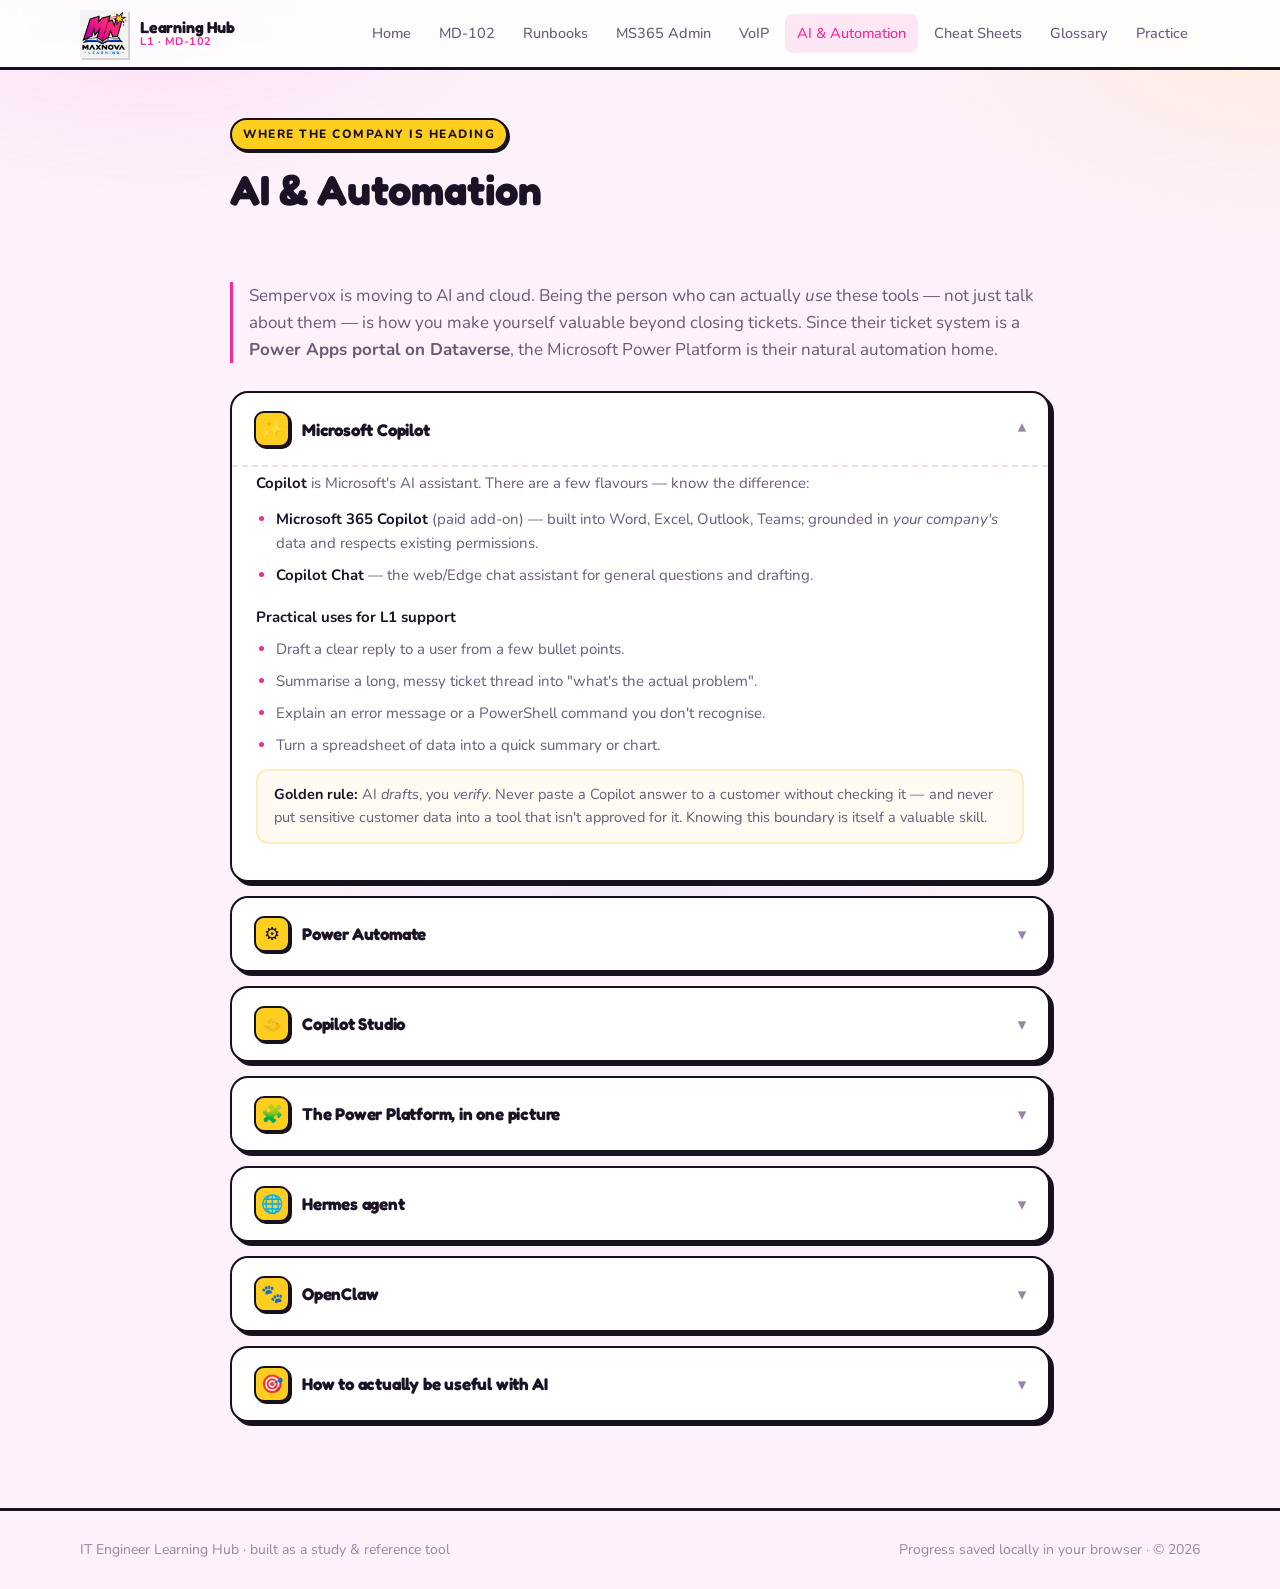
==== commit 24acd439: "Re-theme site to match MaxNova Learning cartoon logo - Bright comic/cartoon theme: pink-lavender bg," ====
--- a/ai-automation.html
+++ b/ai-automation.html
@@ -5,7 +5,7 @@
   <meta name="viewport" content="width=device-width, initial-scale=1.0" />
   <title>AI &amp; Automation — IT Engineer Learning Hub</title>
   <meta name="description" content="Microsoft Copilot, Power Automate, Copilot Studio and the Hermes agent for MSP automation." />
-  <link rel="stylesheet" href="style.css?v=2" />
+  <link rel="stylesheet" href="style.css?v=3" />
 </head>
 <body>
   <div id="app-header"></div>
@@ -158,6 +158,6 @@
   </main>
 
   <div id="app-footer"></div>
-  <script src="main.js?v=2"></script>
+  <script src="main.js?v=3"></script>
 </body>
 </html>
--- a/style.css
+++ b/style.css
@@ -1,37 +1,42 @@
 /* =====================================================================
    IT Engineer Learning Hub — style.css
-   Phase 1: design system, layout, header/footer, home dashboard,
-   pillar page scaffolding. Dark techy theme.
+   Cartoon / comic theme to match the MaxNova Learning logo:
+   bright, chunky black outlines, hard offset shadows, rounded playful
+   fonts, magenta + yellow + blue palette.
    ===================================================================== */
+@import url('https://fonts.googleapis.com/css2?family=Fredoka:wght@500;600;700&family=Nunito:wght@400;600;700;800&display=swap');
 
 /* ---------- Design tokens ---------- */
 :root {
-  --bg:            #0b1120;   /* deep slate */
-  --bg-soft:       #111a2e;   /* card background */
-  --bg-softer:     #17223b;   /* raised surface */
-  --border:        #223251;
-  --border-soft:   #1b2740;
-
-  --text:          #e6edf7;
-  --text-muted:    #93a4c0;
-  --text-dim:      #6b7b99;
-
-  --accent:        #22d3ee;   /* cyan */
-  --accent-2:      #38bdf8;   /* sky */
-  --accent-ink:    #062330;
-  --grad:          linear-gradient(135deg, #22d3ee 0%, #38bdf8 55%, #6366f1 100%);
-
-  --good:          #34d399;
-  --warn:          #fbbf24;
-  --bad:           #f87171;
-
-  --header-h:      64px;
+  --bg:            #fdf1fb;   /* soft pink-lavender page */
+  --bg-soft:       #ffffff;   /* white cards */
+  --bg-softer:     #fdeef8;   /* raised pink surface */
+  --border:        #17111f;   /* comic black outline */
+  --border-soft:   #eddaee;   /* soft light divider */
+
+  --text:          #1c1226;   /* near-black ink */
+  --text-muted:    #6a5a78;   /* muted purple-grey */
+  --text-dim:      #9885a6;
+
+  --accent:        #ec2b9c;   /* logo magenta */
+  --accent-2:      #2563eb;   /* logo book blue */
+  --accent-ink:    #ffffff;   /* text on accent fills */
+  --star:          #ffce1f;   /* logo yellow star */
+  --grad:          linear-gradient(135deg, #b3199e 0%, #ec2b9c 45%, #ff5fa2 100%);
+
+  --good:          #16a34a;
+  --warn:          #e8930c;
+  --bad:           #ef4444;
+
+  --header-h:      70px;
   --maxw:          1160px;
-  --radius:        14px;
-  --radius-sm:     9px;
-  --shadow:        0 10px 30px -12px rgba(0,0,0,.6);
-
-  --font: "Segoe UI", system-ui, -apple-system, Roboto, Helvetica, Arial, sans-serif;
+  --radius:        18px;
+  --radius-sm:     12px;
+  --shadow:        4px 4px 0 var(--border);          /* hard comic shadow */
+  --shadow-lg:     6px 6px 0 var(--border);
+
+  --font:    "Nunito", "Segoe UI", system-ui, -apple-system, Roboto, Helvetica, Arial, sans-serif;
+  --display: "Fredoka", "Nunito", "Segoe UI", system-ui, sans-serif;
   --mono: "Cascadia Code", "Consolas", ui-monospace, SFMono-Regular, Menlo, monospace;
 }
 
@@ -50,8 +55,9 @@
   content: "";
   position: fixed; inset: 0;
   background:
-    radial-gradient(650px 400px at 12% -5%, rgba(34,211,238,.10), transparent 60%),
-    radial-gradient(700px 450px at 100% 0%, rgba(99,102,241,.10), transparent 55%);
+    radial-gradient(650px 400px at 12% -5%, rgba(236,43,156,.10), transparent 60%),
+    radial-gradient(700px 450px at 100% 0%, rgba(255,206,31,.14), transparent 55%),
+    radial-gradient(600px 400px at 50% 110%, rgba(37,99,235,.07), transparent 60%);
   pointer-events: none; z-index: 0;
 }
 a { color: var(--accent-2); text-decoration: none; }
@@ -70,20 +76,20 @@
 .site-header {
   position: sticky; top: 0; z-index: 50;
   height: var(--header-h);
-  background: rgba(11,17,32,.78);
+  background: rgba(255,255,255,.82);
   backdrop-filter: blur(12px);
-  border-bottom: 1px solid var(--border-soft);
+  border-bottom: 3px solid var(--border);
 }
 .site-header .wrap { height: 100%; display: flex; align-items: center; gap: 20px; }
-.brand { display: flex; align-items: center; gap: 10px; font-weight: 700; color: var(--text); }
+.brand { display: flex; align-items: center; gap: 12px; font-weight: 700; color: var(--text); }
 .brand:hover { text-decoration: none; }
-.brand .logo {
-  width: 30px; height: 30px; border-radius: 8px; background: var(--grad);
-  display: grid; place-items: center; color: var(--accent-ink); font-weight: 800; font-size: 15px;
-  box-shadow: 0 4px 14px -4px rgba(34,211,238,.5);
-}
-.brand b { font-weight: 800; }
-.brand .sub { color: var(--text-dim); font-weight: 500; font-size: 12px; letter-spacing: .5px; text-transform: uppercase; }
+.brand-logo {
+  height: 48px; width: auto; display: block;
+  filter: drop-shadow(2px 2px 0 rgba(23,17,31,.18));
+}
+.brand-txt { display: flex; flex-direction: column; line-height: 1.1; }
+.brand b { font-family: var(--display); font-weight: 700; font-size: 16px; }
+.brand .sub { color: var(--accent); font-weight: 700; font-size: 11px; letter-spacing: .5px; text-transform: uppercase; }
 
 .nav { margin-left: auto; display: flex; align-items: center; gap: 4px; }
 .nav a {
@@ -91,7 +97,7 @@
   padding: 8px 12px; border-radius: 8px; white-space: nowrap;
 }
 .nav a:hover { color: var(--text); background: var(--bg-softer); text-decoration: none; }
-.nav a.active { color: var(--accent); background: rgba(34,211,238,.10); }
+.nav a.active { color: var(--accent); background: rgba(236,43,156,.10); }
 
 .nav-toggle {
   display: none; margin-left: auto; background: var(--bg-softer);
@@ -104,7 +110,7 @@
 .eyebrow {
   display: inline-block; font-size: 12px; font-weight: 700; letter-spacing: 1.5px;
   text-transform: uppercase; color: var(--accent);
-  background: rgba(34,211,238,.08); border: 1px solid rgba(34,211,238,.2);
+  background: rgba(236,43,156,.08); border: 1px solid rgba(236,43,156,.2);
   padding: 5px 11px; border-radius: 999px; margin-bottom: 14px;
 }
 .page-hero h1 { font-size: clamp(28px, 4vw, 42px); }
@@ -208,8 +214,8 @@
   .nav {
     position: fixed; top: var(--header-h); left: 0; right: 0;
     flex-direction: column; align-items: stretch; gap: 2px;
-    background: rgba(11,17,32,.98); backdrop-filter: blur(12px);
-    border-bottom: 1px solid var(--border); padding: 10px; margin: 0;
+    background: rgba(255,255,255,.98); backdrop-filter: blur(12px);
+    border-bottom: 3px solid var(--border); padding: 10px; margin: 0;
     transform: translateY(-140%); transition: transform .25s ease; pointer-events: none;
   }
   .nav.open { transform: translateY(0); pointer-events: auto; }
@@ -264,7 +270,7 @@
 .rb-meta { display: flex; flex-wrap: wrap; align-items: center; gap: 8px; }
 .rb-cat {
   font-size: 12px; font-weight: 600; color: var(--accent);
-  background: rgba(34,211,238,.08); border: 1px solid rgba(34,211,238,.2);
+  background: rgba(236,43,156,.08); border: 1px solid rgba(236,43,156,.2);
   padding: 3px 10px; border-radius: 999px;
 }
 .rb-badge {
@@ -329,7 +335,7 @@
 .rb-block strong { color: var(--text); }
 
 /* accent the fix + escalate blocks */
-.b-fix h2 { border-bottom-color: rgba(34,211,238,.35); }
+.b-fix h2 { border-bottom-color: rgba(236,43,156,.35); }
 .b-esc {
   background: rgba(251,191,36,.06); border: 1px solid rgba(251,191,36,.2);
   border-radius: var(--radius); padding: 18px 22px;
@@ -362,7 +368,7 @@
 .gl-full { font-weight: 500; font-size: 14px; color: var(--text-dim); }
 .gl-cat {
   margin-left: auto; font-size: 11.5px; font-weight: 600; color: var(--accent);
-  background: rgba(34,211,238,.08); border: 1px solid rgba(34,211,238,.2);
+  background: rgba(236,43,156,.08); border: 1px solid rgba(236,43,156,.2);
   padding: 2px 9px; border-radius: 999px;
 }
 .gl-def { margin: 8px 0 0; color: var(--text-muted); font-size: 14.5px; }
@@ -443,7 +449,7 @@
 }
 .acc-body a { color: var(--accent-2); }
 .callout {
-  background: rgba(34,211,238,.06); border: 1px solid rgba(34,211,238,.2);
+  background: rgba(236,43,156,.06); border: 1px solid rgba(236,43,156,.2);
   border-radius: var(--radius-sm); padding: 12px 16px; margin: 6px 0 14px; font-size: 14.5px;
 }
 .callout.warn { background: rgba(251,191,36,.06); border-color: rgba(251,191,36,.25); }
@@ -564,7 +570,7 @@
 .flashcard.flipped .fc-front { transform: rotateY(-180deg); }
 .flashcard.flipped .fc-back { transform: rotateY(0deg); }
 .fc-cat { position: absolute; top: 14px; right: 14px; font-size: 11.5px; font-weight: 600; color: var(--accent);
-  background: rgba(34,211,238,.08); border: 1px solid rgba(34,211,238,.2); padding: 2px 9px; border-radius: 999px; }
+  background: rgba(236,43,156,.08); border: 1px solid rgba(236,43,156,.2); padding: 2px 9px; border-radius: 999px; }
 .fc-term { font-size: 30px; font-weight: 800; }
 .fc-sub { color: var(--text-muted); font-size: 15px; margin-top: 8px; }
 .fc-hint { position: absolute; bottom: 16px; font-size: 12px; }
@@ -598,3 +604,100 @@
 .end-ok .sim-end-badge { color: var(--warn); }
 .end-bad { background: rgba(248,113,113,.08); border: 1px solid rgba(248,113,113,.4); }
 .end-bad .sim-end-badge { color: var(--bad); }
+
+/* =====================================================================
+   CARTOON / COMIC THEME OVERRIDES  (match the MaxNova Learning logo)
+   Chunky black outlines, hard offset shadows, rounded playful display
+   font. Placed last so these win over the base rules above.
+   ===================================================================== */
+
+/* Rounded display font on headings, hero, buttons, brand, section titles */
+h1, h2, h3,
+.page-hero h1, .home-hero h1, .section-title h2,
+.card h3, .rb-card h3, .stat .num, .acc > summary,
+.btn, .brand b, .cs-head h2, .md-fact .v, .q-title {
+  font-family: var(--display);
+  letter-spacing: -.2px;
+}
+.home-hero h1, .page-hero h1 { font-weight: 700; }
+
+/* the gradient word in the hero gets a subtle ink outline so it pops */
+.home-hero h1 .grad { -webkit-text-stroke: 0; }
+
+/* ---- Panels: thick black outline + hard offset shadow ---- */
+.card, .stat, .rb-card, .cs-sheet, .gl-item, details.acc,
+.search, .md-fact, .q-card, .sim-ticket, .no-results, .placeholder {
+  border: 2.5px solid var(--border) !important;
+  box-shadow: var(--shadow);
+  border-radius: var(--radius);
+}
+details.acc { overflow: visible; }
+.acc > summary { border-radius: var(--radius); }
+
+/* Clickable panels: lift toward top-left with a bigger shadow */
+.card.link-card, .rb-card, .rb-rel, .q-card, .btn, .chip, .cs-copy, .rb-read-btn {
+  transition: transform .12s ease, box-shadow .12s ease, background .15s, color .15s, border-color .15s;
+}
+.card.link-card:hover, .rb-card:hover, .q-card:hover {
+  transform: translate(-2px, -2px);
+  box-shadow: var(--shadow-lg);
+  background: var(--bg-soft);
+  border-color: var(--accent) !important;
+}
+
+/* ---- Buttons: chunky, outlined, with a press ---- */
+.btn { border: 2.5px solid var(--border); box-shadow: var(--shadow); font-weight: 700; border-radius: 14px; }
+.btn:hover { transform: translate(-2px, -2px); box-shadow: var(--shadow-lg); }
+.btn:active { transform: translate(2px, 2px); box-shadow: 0 0 0 var(--border); }
+.btn-ghost { background: var(--star); color: var(--border); }   /* yellow secondary */
+.btn-ghost:hover { border-color: var(--border); }
+
+/* ---- Chips / pills / tags ---- */
+.chip { border: 2px solid var(--border); font-weight: 700; box-shadow: 2px 2px 0 var(--border); }
+.chip:hover { transform: translate(-1px,-1px); box-shadow: 3px 3px 0 var(--border); color: var(--text); }
+.chip.active { background: var(--accent); color: #fff; border-color: var(--border); }
+.eyebrow {
+  color: var(--border); background: var(--star); border: 2px solid var(--border);
+  box-shadow: 2px 2px 0 var(--border); font-weight: 800;
+}
+.card .tag {
+  background: var(--accent); color: #fff; padding: 4px 11px; border-radius: 999px;
+  border: 2px solid var(--border); box-shadow: 2px 2px 0 var(--border);
+}
+
+/* ---- Icon tiles: sticker look (colored fill + black outline) ---- */
+.card .icon, .rb-icon, .acc-ico, .cs-icon, .rb-block-ico, .rb-detail-icon, .brand .logo {
+  border: 2.5px solid var(--border) !important;
+  background: var(--star) !important;
+  box-shadow: 2px 2px 0 var(--border);
+}
+.rb-detail-icon { box-shadow: var(--shadow); }
+
+/* ---- Read / done states keep the outline ---- */
+.rb-card.read { border-color: var(--good) !important; }
+.rb-read-dot { border: 2px solid var(--good); background: #dcfce7; color: var(--good); }
+
+/* ---- Progress + blueprint bars get an outline ---- */
+.progress, .bar { border: 2px solid var(--border); background: #fff; height: 12px; }
+.md-fact { text-align: left; }
+
+/* ---- Search + inputs ---- */
+.search:focus-within { box-shadow: var(--shadow-lg); transform: translate(-1px,-1px); }
+.search input::placeholder { color: var(--text-dim); }
+
+/* ---- Callouts: soft tinted card with outline ---- */
+.callout { border-width: 2px; border-radius: var(--radius-sm); }
+
+/* ---- Footer: playful top border ---- */
+.site-footer { border-top: 3px solid var(--border); }
+
+/* ---- Accordions open: coloured header underline ---- */
+details.acc[open] > summary { border-bottom: 2px dashed var(--border-soft); border-radius: var(--radius) var(--radius) 0 0; }
+
+/* mobile: soften the offset shadows so they don't crowd narrow screens */
+@media (max-width: 560px) {
+  .card, .stat, .rb-card, .cs-sheet, .gl-item, details.acc, .md-fact, .q-card {
+    box-shadow: 3px 3px 0 var(--border);
+  }
+  .brand-logo { height: 42px; }
+}
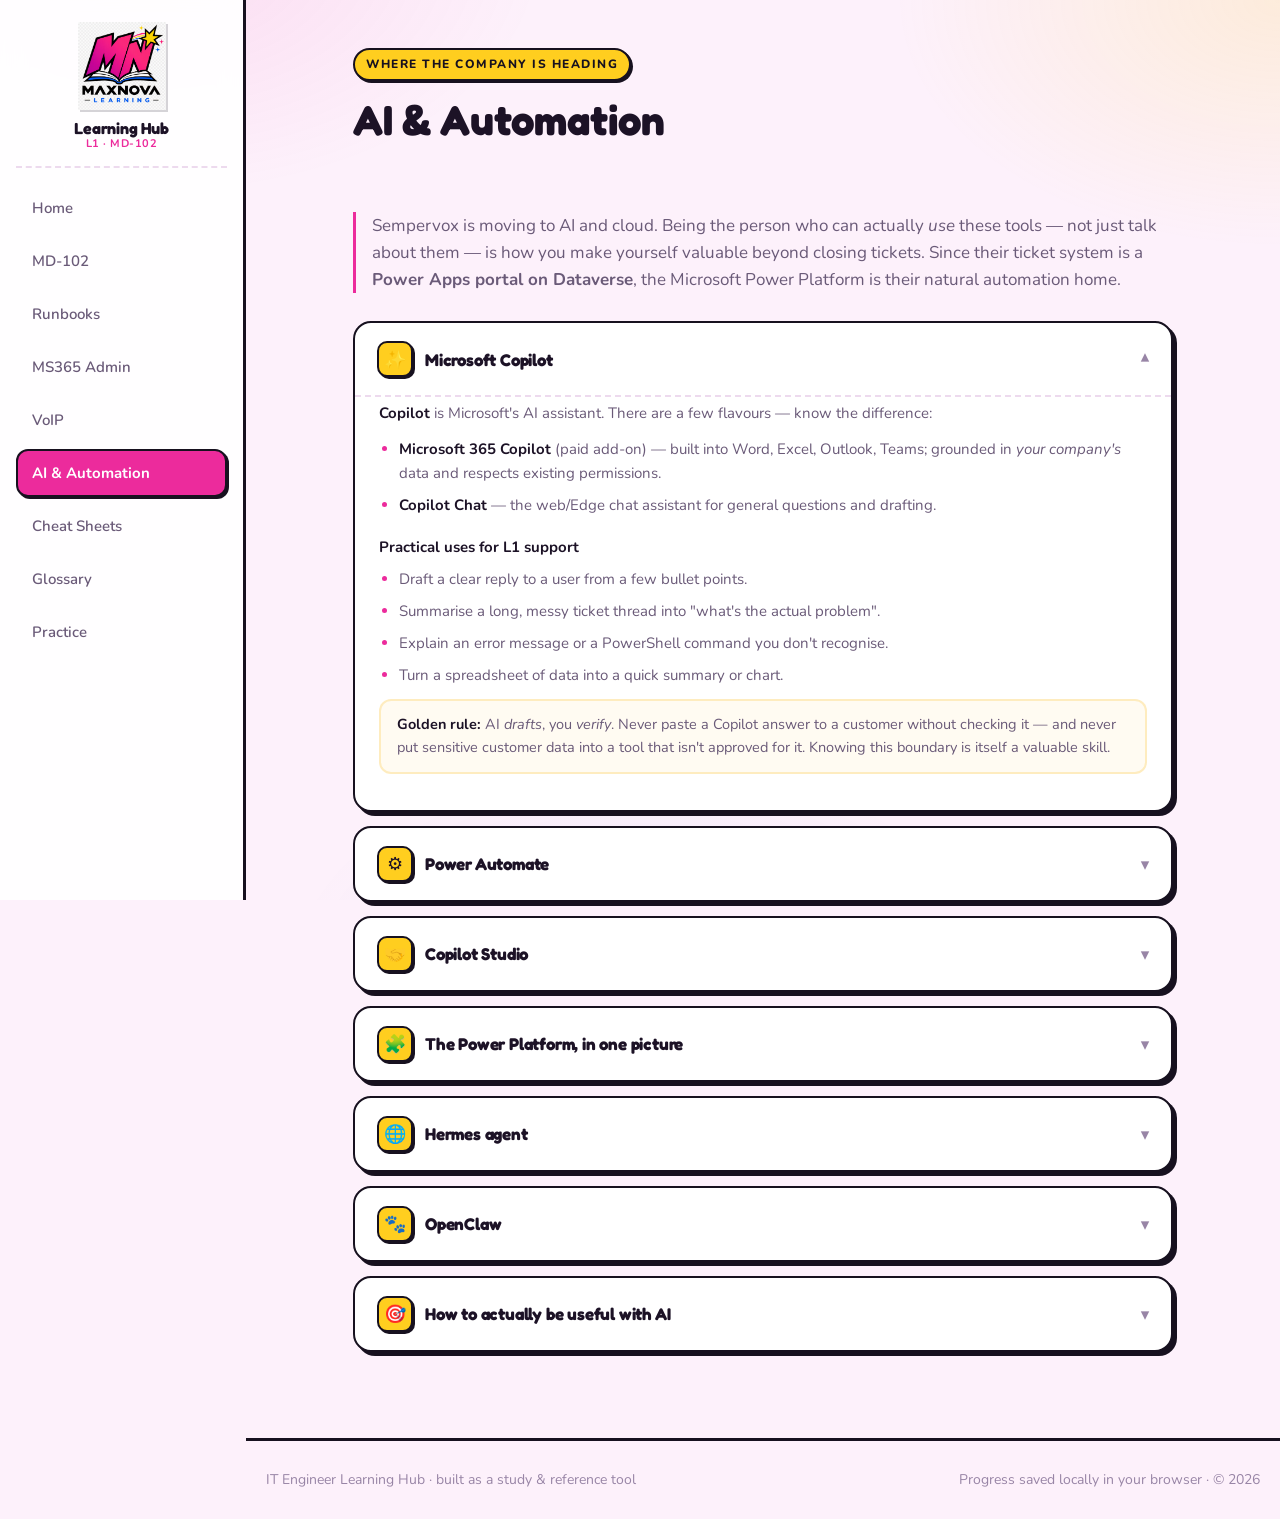
==== commit 18f1d88c: "Add MD-102 resource links, editable score tracker, home Learn link - md102.html: learning paths, mod" ====
--- a/ai-automation.html
+++ b/ai-automation.html
@@ -5,7 +5,7 @@
   <meta name="viewport" content="width=device-width, initial-scale=1.0" />
   <title>AI &amp; Automation — IT Engineer Learning Hub</title>
   <meta name="description" content="Microsoft Copilot, Power Automate, Copilot Studio and the Hermes agent for MSP automation." />
-  <link rel="stylesheet" href="style.css?v=3" />
+  <link rel="stylesheet" href="style.css?v=5" />
 </head>
 <body>
   <div id="app-header"></div>
@@ -158,6 +158,6 @@
   </main>
 
   <div id="app-footer"></div>
-  <script src="main.js?v=3"></script>
+  <script src="main.js?v=5"></script>
 </body>
 </html>
--- a/style.css
+++ b/style.css
@@ -701,3 +701,128 @@
   }
   .brand-logo { height: 42px; }
 }
+
+/* =====================================================================
+   LEFT SIDEBAR NAV (desktop ≥721px). Mobile keeps the top-bar + drawer.
+   ===================================================================== */
+:root { --side-w: 246px; }
+
+@media (min-width: 721px) {
+  body { padding-left: var(--side-w); }
+
+  .site-header {
+    position: fixed; top: 0; left: 0; bottom: 0; right: auto;
+    width: var(--side-w); height: auto;
+    flex-direction: column;
+    background: rgba(255,255,255,.92);
+    border-right: 3px solid var(--border); border-bottom: none;
+    overflow-y: auto;
+  }
+  .site-header .wrap {
+    flex-direction: column; align-items: stretch;
+    width: 100%; max-width: none; height: 100%;
+    padding: 22px 16px; gap: 4px;
+  }
+
+  /* brand stacks + gives the logo room at the top */
+  .brand {
+    flex-direction: column; align-items: center; text-align: center;
+    gap: 10px; padding-bottom: 16px; margin-bottom: 12px;
+    border-bottom: 2px dashed var(--border-soft);
+  }
+  .brand-logo { height: 88px; }
+  .brand-txt { align-items: center; }
+
+  /* nav goes vertical */
+  .nav { flex-direction: column; align-items: stretch; margin-left: 0; gap: 5px; }
+  .nav a {
+    padding: 10px 14px; border-radius: 12px; font-size: 15px;
+    border: 2px solid transparent; font-weight: 600;
+  }
+  .nav a:hover { background: var(--bg-softer); border-color: var(--border); color: var(--text); }
+  .nav a.active {
+    background: var(--accent); color: #fff; font-weight: 700;
+    border: 2px solid var(--border); box-shadow: 2px 2px 0 var(--border);
+  }
+
+  .nav-toggle { display: none; }
+}
+
+/* =====================================================================
+   MD-102 readiness tracker (editable practice-score widget)
+   ===================================================================== */
+.rd-card { padding: 22px 24px; margin-bottom: 26px; }
+.rd-level {
+  display: inline-block; font-family: var(--display); font-weight: 700; font-size: 13.5px;
+  padding: 5px 14px; border-radius: 999px; margin-bottom: 12px;
+  border: 2px solid var(--border); box-shadow: 2px 2px 0 var(--border);
+}
+.lvl-low   { background: #fde2e4; color: #b4232f; }
+.lvl-mid   { background: #fff0c2; color: #8a5a00; }
+.lvl-near  { background: #d9ecff; color: #1c4e94; }
+.lvl-ready { background: #d7f7e0; color: #0f7a37; }
+
+.rd-score { font-family: var(--display); font-weight: 700; font-size: 44px; line-height: 1; color: var(--text); }
+.rd-score span { font-size: 24px; color: var(--accent); }
+.rd-score small { font-family: var(--font); font-size: 13px; font-weight: 600; color: var(--text-muted); margin-left: 10px; }
+.rd-bar { height: 14px; margin: 14px 0 20px; }
+
+.rd-form { display: flex; flex-wrap: wrap; gap: 12px; align-items: flex-end; margin-bottom: 20px; }
+.rd-form label {
+  display: flex; flex-direction: column; gap: 5px;
+  font-size: 11px; font-weight: 800; letter-spacing: .04em; text-transform: uppercase; color: var(--text-muted);
+}
+.rd-form input {
+  font-family: var(--font); font-size: 15px; color: var(--text);
+  padding: 9px 12px; background: #fff;
+  border: 2.5px solid var(--border); border-radius: 10px;
+}
+.rd-form input:focus { outline: none; box-shadow: 2px 2px 0 var(--accent); }
+.rd-form input#rd-pct { width: 108px; }
+.rd-form input#rd-note { min-width: 160px; }
+.rd-form .btn { padding: 10px 18px; }
+
+.rd-hist { width: 100%; border-collapse: collapse; font-size: 14px; }
+.rd-hist th { text-align: left; font-size: 11px; text-transform: uppercase; letter-spacing: .04em; color: var(--text-dim); padding: 6px 8px; }
+.rd-hist td { padding: 9px 8px; border-top: 1px solid var(--border-soft); vertical-align: top; }
+.rd-hist td:first-child { white-space: nowrap; color: var(--text-muted); }
+.rd-note { color: var(--text-muted); }
+.rd-delta { font-size: 12px; font-weight: 800; }
+.rd-delta.up { color: var(--good); }
+.rd-delta.down { color: var(--bad); }
+.rd-reset { margin-top: 16px; background: none; border: none; color: var(--text-dim); font-size: 12.5px; font-weight: 700; cursor: pointer; text-decoration: underline; }
+.rd-reset:hover { color: var(--bad); }
+
+/* path links: keep them obviously clickable but on-theme */
+.paths a { color: var(--accent-2); font-weight: 700; }
+.paths a:hover { color: var(--accent); }
+
+/* Home "resume on Microsoft Learn" banner */
+.ms-learn-banner {
+  display: flex; align-items: center; gap: 16px; margin: 0 0 40px;
+  padding: 16px 20px; color: var(--text);
+  background: var(--star); border: 2.5px solid var(--border);
+  border-radius: var(--radius); box-shadow: var(--shadow);
+  transition: transform .12s ease, box-shadow .12s ease;
+}
+.ms-learn-banner:hover { text-decoration: none; transform: translate(-2px,-2px); box-shadow: var(--shadow-lg); }
+.mlb-ico {
+  flex-shrink: 0; width: 46px; height: 46px; display: grid; place-items: center;
+  font-size: 24px; background: #fff; border: 2.5px solid var(--border); border-radius: 12px;
+}
+.mlb-txt { display: flex; flex-direction: column; line-height: 1.35; }
+.mlb-txt b { font-family: var(--display); font-size: 16.5px; }
+.mlb-txt .muted { font-size: 13.5px; color: #6a4a10; }
+.mlb-go {
+  margin-left: auto; flex-shrink: 0; font-weight: 800; font-size: 14px;
+  background: var(--border); color: #fff; padding: 8px 14px; border-radius: 10px;
+}
+@media (max-width: 560px) {
+  .ms-learn-banner { flex-wrap: wrap; }
+  .mlb-go { margin-left: 0; }
+}
+
+@media (max-width: 560px) {
+  .rd-form label { flex: 1 1 100%; }
+  .rd-form input#rd-pct, .rd-form input#rd-note { width: 100%; }
+}
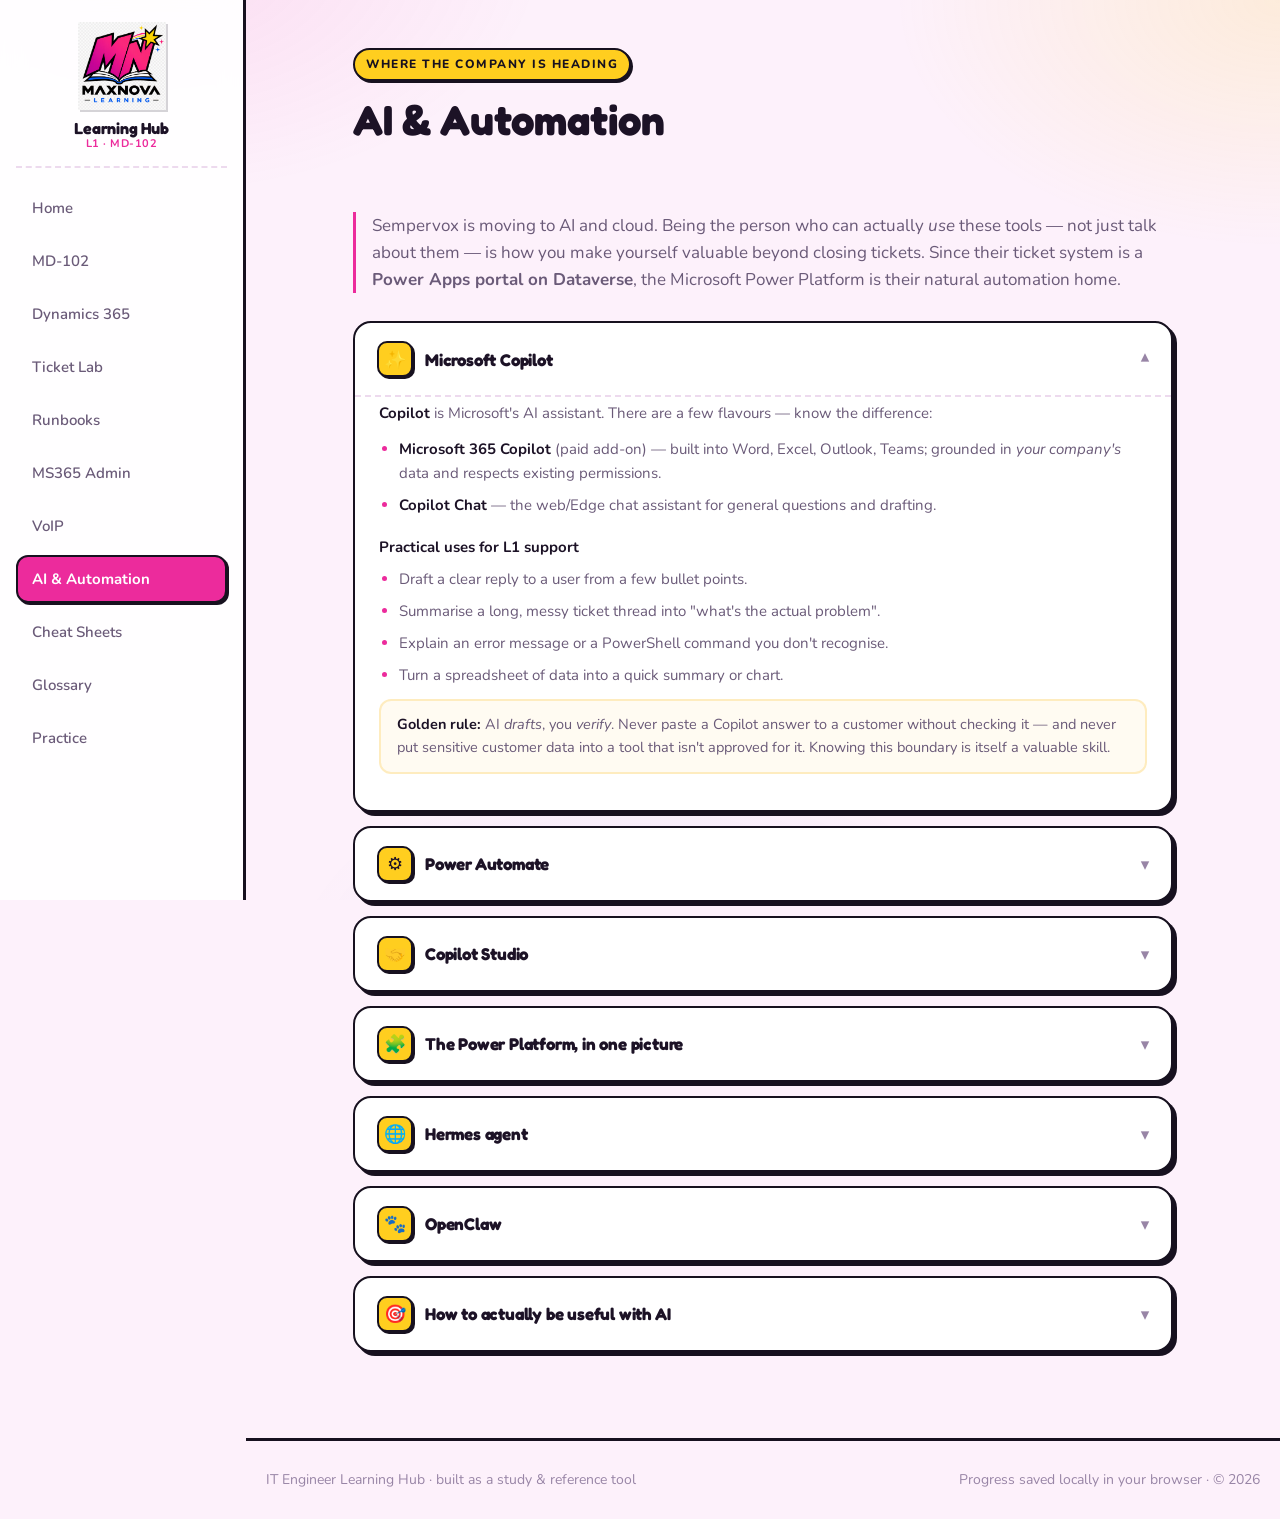
==== commit 03a985c7: "Add Dynamics 365 Customer Service course + 50-ticket Ticket Lab New interactive course "Microsoft Dy" ====
--- a/ai-automation.html
+++ b/ai-automation.html
@@ -5,7 +5,7 @@
   <meta name="viewport" content="width=device-width, initial-scale=1.0" />
   <title>AI &amp; Automation — IT Engineer Learning Hub</title>
   <meta name="description" content="Microsoft Copilot, Power Automate, Copilot Studio and the Hermes agent for MSP automation." />
-  <link rel="stylesheet" href="style.css?v=5" />
+  <link rel="stylesheet" href="style.css?v=6" />
 </head>
 <body>
   <div id="app-header"></div>
@@ -158,6 +158,6 @@
   </main>
 
   <div id="app-footer"></div>
-  <script src="main.js?v=5"></script>
+  <script src="main.js?v=6"></script>
 </body>
 </html>
